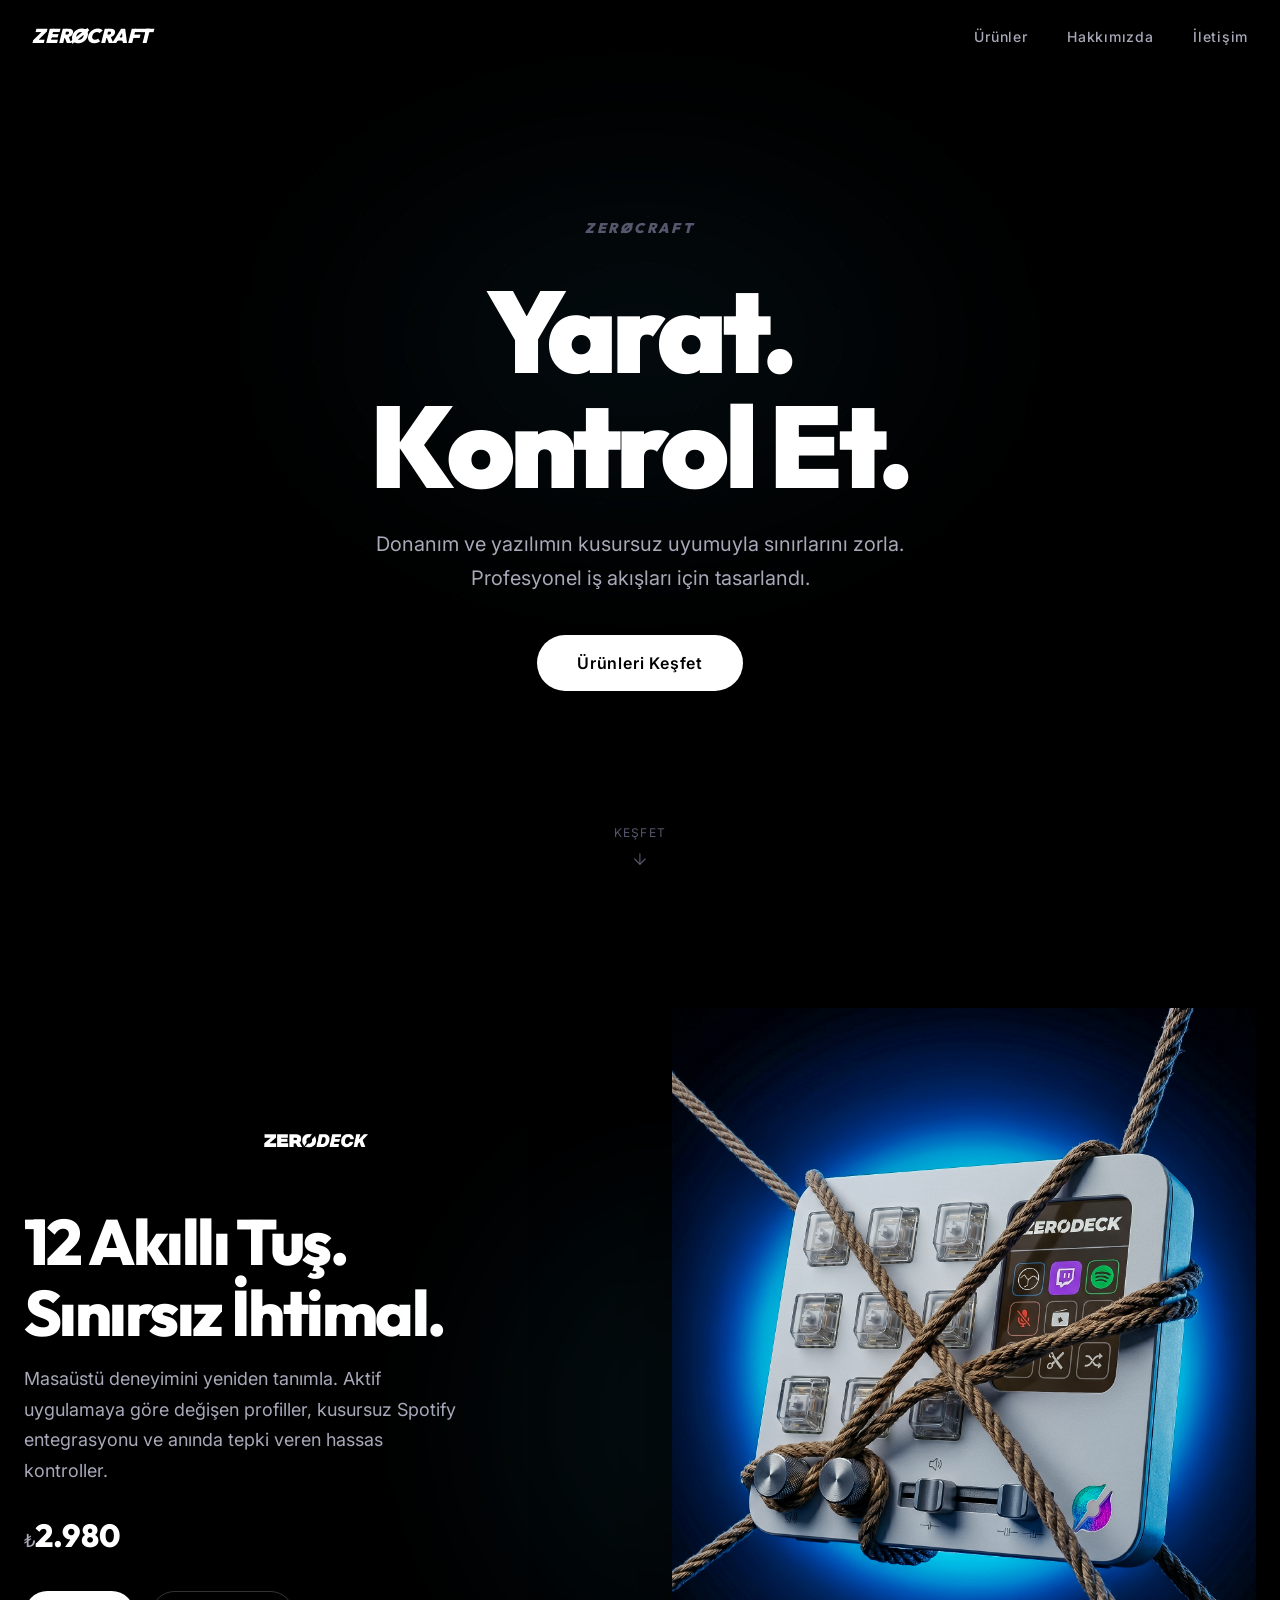
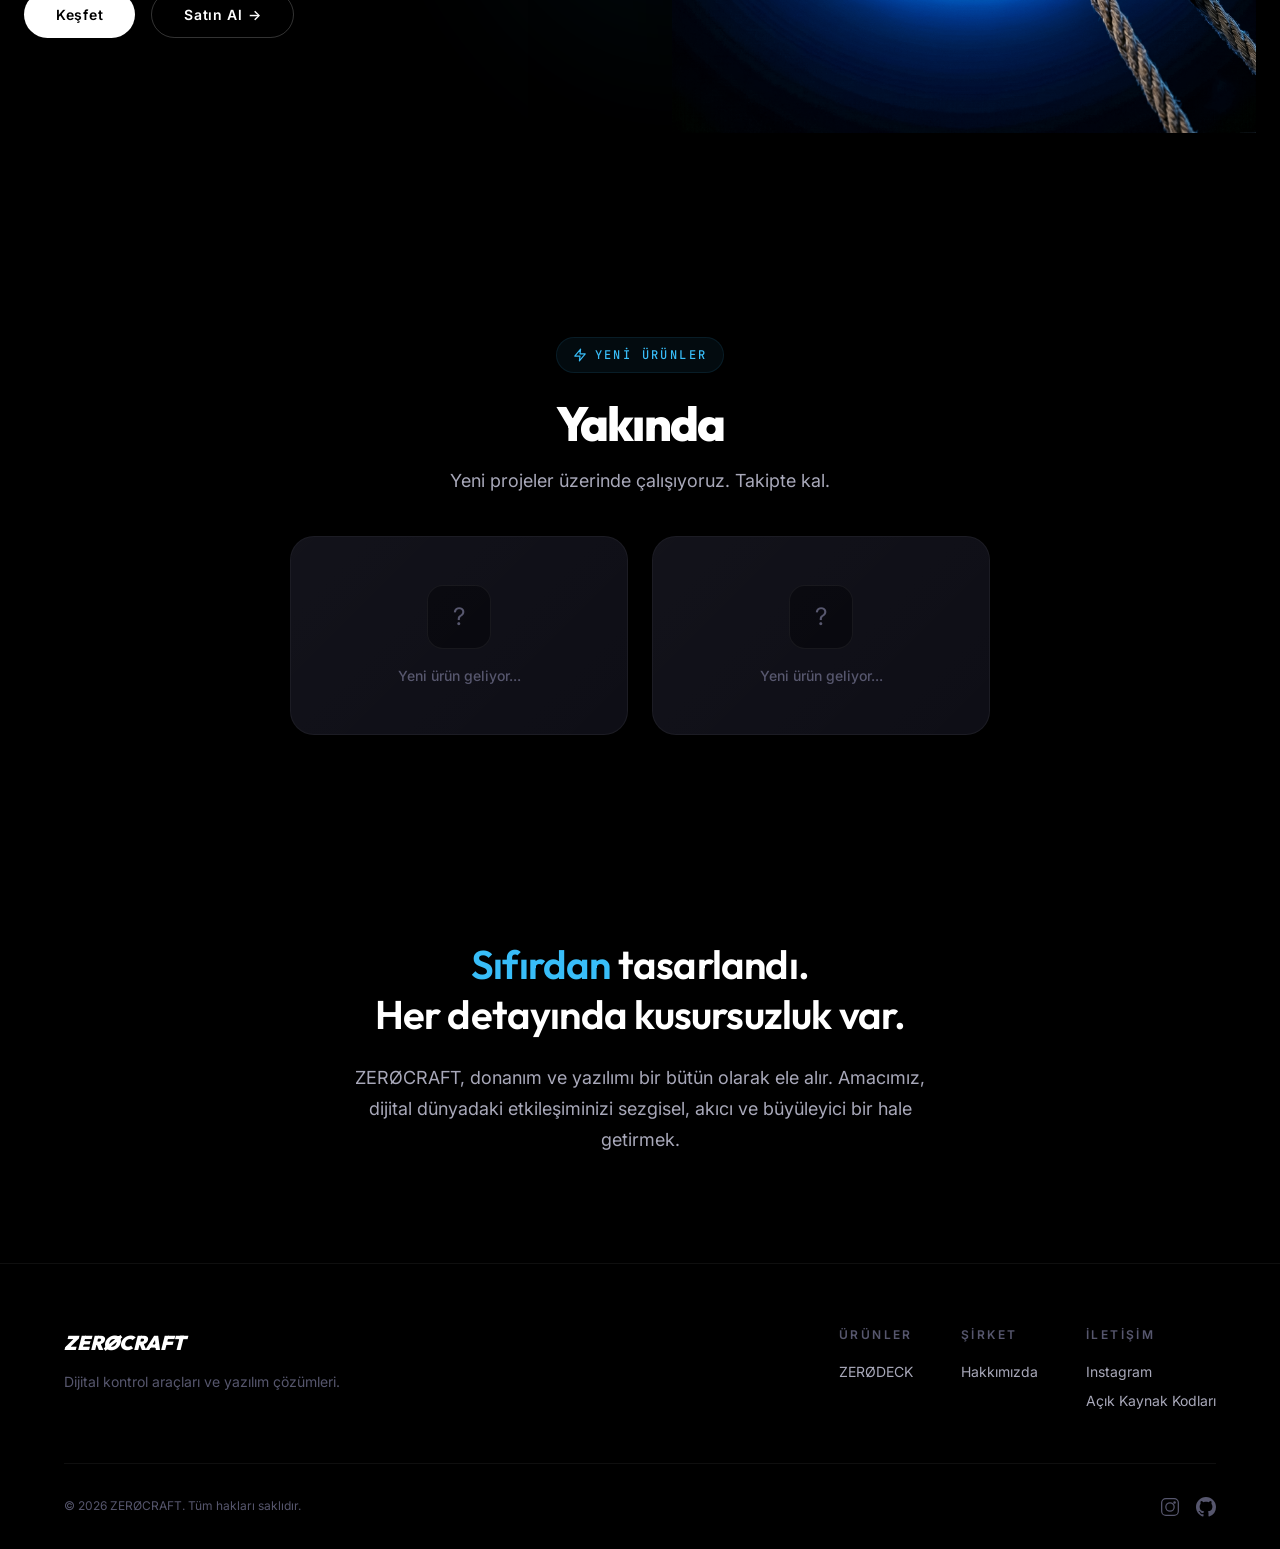
==== index.html @ fdc00c95 "Initial commit for ZEROCRAFT website" ====
<!DOCTYPE html>
<html lang="tr">
<head>
  <meta charset="UTF-8">
  <meta name="viewport" content="width=device-width, initial-scale=1.0">
  <title>ZERØCRAFT — Dijital Kontrol Araçları</title>
  <meta name="description" content="ZERØCRAFT — Donanım ve yazılım çözümleriyle dijital kontrolü yeniden tanımlıyoruz. ZERØDECK makro kontrol cihazı ile iş akışını hızlandır.">
  <meta name="theme-color" content="#000000">
  <meta property="og:title" content="ZERØCRAFT — Dijital Kontrol Araçları">
  <meta property="og:description" content="Donanım ve yazılım çözümleriyle dijital kontrolü yeniden tanımlıyoruz.">
  <meta property="og:type" content="website">
  <meta property="og:url" content="https://zerocraft.store">
  <link rel="icon" type="image/png" href="assets/logos/zerodeck-icon.png">
  <link rel="preconnect" href="https://fonts.googleapis.com">
  <link rel="preconnect" href="https://fonts.gstatic.com" crossorigin>
  <link href="https://fonts.googleapis.com/css2?family=Inter:wght@300;400;500;600;700&family=JetBrains+Mono:wght@400;500&family=Outfit:wght@400;500;600;700;800;900&display=swap" rel="stylesheet">
  <link rel="stylesheet" href="css/tokens.css">
  <link rel="stylesheet" href="css/reset.css">
  <link rel="stylesheet" href="css/layout.css">
  <link rel="stylesheet" href="css/components.css">
  <link rel="stylesheet" href="css/animations.css">
  <link rel="stylesheet" href="css/pages.css">
</head>
<body>

  <!-- ======== NAVBAR ======== -->
  <nav class="navbar" id="navbar">
    <div class="nav-inner">
      <a href="index.html" class="nav-logo" id="nav-logo">ZERØCRAFT</a>
      <div class="nav-links" id="nav-links">
        <a href="#urunler" class="nav-link">Ürünler</a>
        <a href="#hakkimizda" class="nav-link">Hakkımızda</a>
        <a href="#iletisim" class="nav-link">İletişim</a>
      </div>
      <button class="nav-hamburger" id="nav-hamburger" aria-label="Menüyü aç">
        <span></span>
        <span></span>
        <span></span>
      </button>
    </div>
  </nav>

  <!-- Mobile Overlay -->
  <div class="nav-mobile-overlay" id="nav-mobile-overlay">
    <a href="#urunler" class="nav-link" data-mobile-link>Ürünler</a>
    <a href="#hakkimizda" class="nav-link" data-mobile-link>Hakkımızda</a>
    <a href="#iletisim" class="nav-link" data-mobile-link>İletişim</a>
  </div>

  <!-- ======== HERO ======== -->
  <section class="hero" id="hero">
    <div class="hero-grid"></div>
    <div class="hero-glow"></div>

    <div class="hero-content">
      <p class="hero-brand hero-animate hero-animate-1">ZERØCRAFT</p>
      <h1 class="hero-heading">
        <span class="hero-animate hero-animate-2">Yarat.</span>
        <span class="hero-animate hero-animate-3">Kontrol Et.</span>
      </h1>
      <p class="hero-sub hero-animate hero-animate-4">
        Donanım ve yazılımın kusursuz uyumuyla sınırlarını zorla. Profesyonel iş akışları için tasarlandı.
      </p>
      <div class="hero-cta-group hero-animate hero-animate-5">
        <a href="#urunler" class="btn btn-primary btn-lg" id="hero-cta">Ürünleri Keşfet</a>
      </div>
    </div>

    <div class="hero-scroll" aria-hidden="true">
      <span>KEŞFET</span>
      <svg width="18" height="18" viewBox="0 0 24 24" fill="none" stroke="currentColor" stroke-width="1.5" stroke-linecap="round" stroke-linejoin="round">
        <path d="M12 5v14"/>
        <path d="M19 12l-7 7-7-7"/>
      </svg>
    </div>
  </section>

  <!-- ======== PRODUCT SHOWCASE: ZERØDECK ======== -->
  <section class="showcase" id="urunler">
    <div class="showcase-inner">
      <div class="showcase-content">
        <img src="assets/logos/zerodeck-logo.png" alt="ZERØDECK" class="showcase-logo reveal" id="showcase-zerodeck-logo">
        <h2 class="showcase-hook reveal delay-1">12 Akıllı Tuş.<br>Sınırsız İhtimal.</h2>
        <p class="showcase-desc reveal delay-2">
          Masaüstü deneyimini yeniden tanımla. Aktif uygulamaya göre değişen profiller, kusursuz Spotify entegrasyonu ve anında tepki veren hassas kontroller.
        </p>
        <div class="showcase-price reveal delay-3">
          <span class="currency">₺</span>2.980
        </div>
        <div class="showcase-actions reveal delay-4">
          <a href="zerodeck.html" class="btn btn-primary" id="btn-zerodeck-explore">Keşfet</a>
          <a href="zerodeck.html#satin-al" class="btn btn-secondary" id="btn-zerodeck-buy">Satın Al →</a>
        </div>
      </div>
      <div class="showcase-visual">
        <div class="showcase-product-glow"></div>
        <img src="assets/products/zerodeck-hero.png" alt="ZERØDECK Makro Kontrol Cihazı" class="showcase-product-img reveal-scale delay-2" id="zerodeck-product-visual">
      </div>
    </div>
  </section>

  <!-- ======== COMING SOON ======== -->
  <section class="coming-soon-section" id="coming-soon">
    <div class="container text-center">
      <span class="section-badge reveal">
        <svg width="14" height="14" viewBox="0 0 24 24" fill="none" stroke="currentColor" stroke-width="2" stroke-linecap="round" stroke-linejoin="round"><polygon points="13 2 3 14 12 14 11 22 21 10 12 10 13 2"/></svg>
        YENİ ÜRÜNLER
      </span>
      <h2 class="section-title reveal delay-1">Yakında</h2>
      <p class="section-desc centered reveal delay-2">Yeni projeler üzerinde çalışıyoruz. Takipte kal.</p>

      <div class="coming-soon-grid">
        <div class="coming-soon-card reveal delay-3 hover-lift">
          <div class="coming-soon-icon">?</div>
          <span class="coming-soon-label">Yeni ürün geliyor...</span>
        </div>
        <div class="coming-soon-card reveal delay-4 hover-lift">
          <div class="coming-soon-icon">?</div>
          <span class="coming-soon-label">Yeni ürün geliyor...</span>
        </div>
      </div>
    </div>
  </section>

  <!-- ======== MANIFESTO / HAKKIMIZDA ======== -->
  <section class="manifesto" id="hakkimizda">
    <div class="container">
      <p class="manifesto-text reveal">
        <span class="highlight">Sıfırdan</span> tasarlandı.<br>
        Her detayında kusursuzluk var.
      </p>
      <p class="manifesto-sub reveal delay-1">
        ZERØCRAFT, donanım ve yazılımı bir bütün olarak ele alır. 
        Amacımız, dijital dünyadaki etkileşiminizi sezgisel, akıcı ve büyüleyici bir hale getirmek.
      </p>
    </div>
  </section>

  <!-- ======== FOOTER ======== -->
  <footer class="footer" id="iletisim">
    <div class="footer-inner">
      <div class="footer-top">
        <div>
          <div class="footer-brand">ZERØCRAFT</div>
          <p class="footer-tagline">Dijital kontrol araçları ve yazılım çözümleri.</p>
        </div>
        <div class="footer-nav">
          <div class="footer-nav-group">
            <h4>Ürünler</h4>
            <a href="zerodeck.html">ZERØDECK</a>
          </div>
          <div class="footer-nav-group">
            <h4>Şirket</h4>
            <a href="#hakkimizda">Hakkımızda</a>
          </div>
          <div class="footer-nav-group">
            <h4>İletişim</h4>
            <a href="https://instagram.com/zerocraft" target="_blank" rel="noopener">Instagram</a>
            <a href="https://github.com/turkishpinkman/zerodeck" target="_blank" rel="noopener">Açık Kaynak Kodları</a>
          </div>
        </div>
      </div>
      <div class="footer-bottom">
        <p class="footer-copy">© 2026 ZERØCRAFT. Tüm hakları saklıdır.</p>
        <div class="footer-socials">
          <a href="https://instagram.com/zerocraft" target="_blank" rel="noopener" aria-label="Instagram">
            <svg width="20" height="20" viewBox="0 0 24 24" fill="none" stroke="currentColor" stroke-width="1.5" stroke-linecap="round" stroke-linejoin="round">
              <rect x="2" y="2" width="20" height="20" rx="5"/>
              <circle cx="12" cy="12" r="5"/>
              <circle cx="17.5" cy="6.5" r="1.5" fill="currentColor" stroke="none"/>
            </svg>
          </a>
          <a href="https://github.com/turkishpinkman/zerodeck" target="_blank" rel="noopener" aria-label="GitHub">
            <svg width="20" height="20" viewBox="0 0 24 24" fill="currentColor" stroke="none">
              <path d="M12 0C5.37 0 0 5.37 0 12c0 5.31 3.435 9.795 8.205 11.385.6.105.825-.255.825-.57 0-.285-.015-1.23-.015-2.235-3.015.555-3.795-.735-4.035-1.41-.135-.345-.72-1.41-1.23-1.695-.42-.225-1.02-.78-.015-.795.945-.015 1.62.87 1.845 1.23 1.08 1.815 2.805 1.305 3.495.99.105-.78.42-1.305.765-1.605-2.67-.3-5.46-1.335-5.46-5.925 0-1.305.465-2.385 1.23-3.225-.12-.3-.54-1.53.12-3.18 0 0 1.005-.315 3.3 1.23.96-.27 1.98-.405 3-.405s2.04.135 3 .405c2.295-1.56 3.3-1.23 3.3-1.23.66 1.65.24 2.88.12 3.18.765.84 1.23 1.905 1.23 3.225 0 4.605-2.805 5.625-5.475 5.925.435.375.81 1.095.81 2.22 0 1.605-.015 2.895-.015 3.3 0 .315.225.69.825.57A12.02 12.02 0 0024 12c0-6.63-5.37-12-12-12z"/>
            </svg>
          </a>
        </div>
      </div>
    </div>
  </footer>

  <script src="js/main.js"></script>
  <script src="js/animations.js"></script>
</body>
</html>
---- css/tokens.css ----
/* =============================================
   ZERØCRAFT — Design Tokens
   Premium dark theme. Minimal color. Maximum impact.
   ============================================= */

:root {
  /* ===== COLOR SYSTEM ===== */
  --black: #000000;
  --white: #ffffff;

  /* Neutral Scale */
  --gray-50:  #f7f7f8;
  --gray-100: #ececf0;
  --gray-200: #d5d5de;
  --gray-300: #a8a8b9;
  --gray-400: #7c7c94;
  --gray-500: #56566d;
  --gray-600: #3d3d52;
  --gray-700: #2a2a3a;
  --gray-800: #1a1a24;
  --gray-900: #0f0f15;
  --gray-950: #08080c;

  /* Accent — Subtle sky-blue, used sparingly */
  --accent: #38bdf8;
  --accent-hover: #7dd3fc;
  --accent-soft: rgba(56, 189, 248, 0.06);
  --accent-medium: rgba(56, 189, 248, 0.10);
  --accent-glow: rgba(56, 189, 248, 0.15);
  --accent-strong: rgba(56, 189, 248, 0.30);

  /* Semantic */
  --success: #22c55e;
  --warning: #f59e0b;
  --error: #ef4444;

  /* Backgrounds */
  --bg: #000000;
  --bg-elevated: #07070d;
  --bg-card: #0e0e16;
  --bg-card-hover: #14141e;
  --bg-glass: rgba(8, 8, 14, 0.85);
  --bg-glass-heavy: rgba(8, 8, 14, 0.95);

  /* Text */
  --text: #ffffff;
  --text-secondary: #a8a8b9;
  --text-muted: #56566d;
  --text-inverse: #000000;

  /* Borders */
  --border: rgba(255, 255, 255, 0.06);
  --border-hover: rgba(255, 255, 255, 0.12);
  --border-strong: rgba(255, 255, 255, 0.20);
  --border-accent: rgba(56, 189, 248, 0.20);

  /* ===== TYPOGRAPHY ===== */
  --font-display: 'Outfit', -apple-system, BlinkMacSystemFont, sans-serif;
  --font-body: 'Inter', -apple-system, BlinkMacSystemFont, sans-serif;
  --font-mono: 'JetBrains Mono', 'Fira Code', monospace;

  /* Font Sizes — Fluid scale */
  --text-xs:   0.75rem;
  --text-sm:   0.875rem;
  --text-base: 1rem;
  --text-lg:   1.125rem;
  --text-xl:   1.25rem;
  --text-2xl:  1.5rem;
  --text-3xl:  2rem;
  --text-4xl:  2.5rem;
  --text-5xl:  3.5rem;
  --text-6xl:  4.5rem;

  /* Fluid display sizes */
  --text-hero:    clamp(3rem, 9vw, 7.5rem);
  --text-display: clamp(2rem, 5vw, 4rem);
  --text-section: clamp(1.75rem, 4vw, 3rem);

  /* Line Heights */
  --leading-none:    1;
  --leading-tight:   1.1;
  --leading-snug:    1.25;
  --leading-normal:  1.5;
  --leading-relaxed: 1.7;

  /* Letter Spacing */
  --tracking-tighter: -0.04em;
  --tracking-tight:   -0.02em;
  --tracking-normal:  0;
  --tracking-wide:    0.05em;
  --tracking-wider:   0.1em;
  --tracking-widest:  0.2em;

  /* ===== SPACING ===== */
  --space-1:  0.25rem;
  --space-2:  0.5rem;
  --space-3:  0.75rem;
  --space-4:  1rem;
  --space-5:  1.25rem;
  --space-6:  1.5rem;
  --space-8:  2rem;
  --space-10: 2.5rem;
  --space-12: 3rem;
  --space-16: 4rem;
  --space-20: 5rem;
  --space-24: 6rem;
  --space-32: 8rem;
  --space-40: 10rem;
  --space-48: 12rem;

  /* ===== BORDERS ===== */
  --radius-sm:   6px;
  --radius-md:   10px;
  --radius-lg:   16px;
  --radius-xl:   24px;
  --radius-2xl:  32px;
  --radius-full: 9999px;

  /* ===== SHADOWS ===== */
  --shadow-sm:   0 2px 8px rgba(0, 0, 0, 0.4);
  --shadow-md:   0 8px 24px rgba(0, 0, 0, 0.5);
  --shadow-lg:   0 16px 48px rgba(0, 0, 0, 0.6);
  --shadow-xl:   0 24px 80px rgba(0, 0, 0, 0.7);
  --shadow-glow: 0 0 40px var(--accent-glow);
  --shadow-glow-strong: 0 0 80px var(--accent-strong);
  --shadow-product: 0 40px 100px rgba(0, 0, 0, 0.8);

  /* ===== TRANSITIONS ===== */
  --ease-out:    cubic-bezier(0.16, 1, 0.3, 1);
  --ease-in-out: cubic-bezier(0.65, 0, 0.35, 1);
  --ease-spring: cubic-bezier(0.34, 1.56, 0.64, 1);

  --duration-fast:   150ms;
  --duration-normal: 300ms;
  --duration-slow:   500ms;
  --duration-slower: 800ms;

  /* ===== Z-INDEX ===== */
  --z-base:     1;
  --z-dropdown: 100;
  --z-sticky:   200;
  --z-navbar:   1000;
  --z-overlay:  1500;
  --z-modal:    2000;
  --z-toast:    3000;

  /* ===== LAYOUT ===== */
  --navbar-h: 72px;
  --container-max:    1200px;
  --container-wide:   1400px;
  --container-narrow: 800px;
  --section-gap: clamp(6rem, 12vh, 10rem);
}
---- css/layout.css ----
/* =============================================
   ZERØCRAFT — Layout System
   Container, sections, grid, responsive utilities
   ============================================= */

/* === Container === */
.container {
  width: 100%;
  max-width: var(--container-max);
  margin: 0 auto;
  padding: 0 var(--space-6);
}

.container--wide {
  max-width: var(--container-wide);
}

.container--narrow {
  max-width: var(--container-narrow);
}

/* === Section === */
.section {
  padding: var(--section-gap) 0;
  position: relative;
}

.section--full {
  min-height: 100vh;
  display: flex;
  align-items: center;
}

/* === Flex Utilities === */
.flex { display: flex; }
.flex-col { flex-direction: column; }
.flex-center { align-items: center; justify-content: center; }
.flex-between { justify-content: space-between; }
.flex-wrap { flex-wrap: wrap; }
.gap-1 { gap: var(--space-1); }
.gap-2 { gap: var(--space-2); }
.gap-3 { gap: var(--space-3); }
.gap-4 { gap: var(--space-4); }
.gap-6 { gap: var(--space-6); }
.gap-8 { gap: var(--space-8); }

/* === Grid Utilities === */
.grid {
  display: grid;
  gap: var(--space-6);
}

.grid-2 { grid-template-columns: repeat(2, 1fr); }
.grid-3 { grid-template-columns: repeat(3, 1fr); }
.grid-4 { grid-template-columns: repeat(4, 1fr); }

/* === Text Utilities === */
.text-center { text-align: center; }
.text-left { text-align: left; }
.text-right { text-align: right; }

.text-balance {
  text-wrap: balance;
}

/* === Responsive === */
@media (max-width: 1024px) {
  .container {
    padding: 0 var(--space-8);
  }

  .grid-3 {
    grid-template-columns: repeat(2, 1fr);
  }

  .grid-4 {
    grid-template-columns: repeat(2, 1fr);
  }
}

@media (max-width: 768px) {
  :root {
    --navbar-h: 64px;
    --section-gap: clamp(4rem, 10vh, 7rem);
  }

  .container {
    padding: 0 var(--space-5);
  }

  .grid-2,
  .grid-3,
  .grid-4 {
    grid-template-columns: 1fr;
  }
}

@media (max-width: 480px) {
  .container {
    padding: 0 var(--space-4);
  }
}

/* === Spacer Utility === */
.spacer-sm { height: var(--space-8); }
.spacer-md { height: var(--space-16); }
.spacer-lg { height: var(--space-24); }
---- css/components.css ----
/* =============================================
   ZERØCRAFT — Components
   Navbar, buttons, cards, forms, footer
   ============================================= */

/* ===== NAVBAR ===== */
.navbar {
  position: fixed;
  top: 0;
  left: 0;
  right: 0;
  height: var(--navbar-h);
  z-index: var(--z-navbar);
  transition: all var(--duration-slow) var(--ease-out);
}

.navbar::before {
  content: '';
  position: absolute;
  inset: 0;
  background: var(--bg-glass-heavy);
  backdrop-filter: blur(20px);
  -webkit-backdrop-filter: blur(20px);
  border-bottom: 1px solid var(--border);
  opacity: 0;
  transition: opacity var(--duration-slow) var(--ease-out);
}

.navbar.scrolled::before {
  opacity: 1;
}

.nav-inner {
  display: flex;
  align-items: center;
  justify-content: space-between;
  height: 100%;
  max-width: var(--container-wide);
  margin: 0 auto;
  padding: 0 var(--space-8);
  position: relative;
  z-index: 2;
}

.nav-logo {
  font-family: var(--font-display);
  font-weight: 900;
  font-style: italic;
  font-size: var(--text-xl);
  letter-spacing: -0.01em;
  color: var(--white);
  transition: opacity var(--duration-fast) var(--ease-out);
}

.nav-logo:hover {
  opacity: 0.8;
}

.nav-links {
  display: flex;
  align-items: center;
  gap: var(--space-10);
}

.nav-link {
  font-family: var(--font-body);
  font-size: var(--text-sm);
  font-weight: 500;
  color: var(--text-secondary);
  letter-spacing: var(--tracking-wide);
  position: relative;
  padding: var(--space-2) 0;
  transition: color var(--duration-normal) var(--ease-out);
}

.nav-link::after {
  content: '';
  position: absolute;
  bottom: 0;
  left: 0;
  width: 0;
  height: 1px;
  background: var(--white);
  transition: width var(--duration-normal) var(--ease-out);
}

.nav-link:hover {
  color: var(--white);
}

.nav-link:hover::after {
  width: 100%;
}

/* Hamburger */
.nav-hamburger {
  display: none;
  flex-direction: column;
  gap: 5px;
  padding: var(--space-2);
  z-index: 10;
}

.nav-hamburger span {
  display: block;
  width: 22px;
  height: 1.5px;
  background: var(--white);
  transition: all var(--duration-normal) var(--ease-out);
  transform-origin: center;
}

.nav-hamburger.active span:nth-child(1) {
  transform: rotate(45deg) translate(4px, 5px);
}

.nav-hamburger.active span:nth-child(2) {
  opacity: 0;
}

.nav-hamburger.active span:nth-child(3) {
  transform: rotate(-45deg) translate(4px, -5px);
}

/* Mobile Nav */
.nav-mobile-overlay {
  display: none;
  position: fixed;
  inset: 0;
  background: var(--bg-glass-heavy);
  backdrop-filter: blur(30px);
  -webkit-backdrop-filter: blur(30px);
  z-index: var(--z-overlay);
  flex-direction: column;
  align-items: center;
  justify-content: center;
  gap: var(--space-8);
  opacity: 0;
  transition: opacity var(--duration-slow) var(--ease-out);
}

.nav-mobile-overlay.active {
  display: flex;
  opacity: 1;
}

.nav-mobile-overlay .nav-link {
  font-size: var(--text-2xl);
  font-family: var(--font-display);
  font-weight: 600;
  color: var(--text);
}

@media (max-width: 768px) {
  .nav-links {
    display: none;
  }

  .nav-hamburger {
    display: flex;
  }
}


/* ===== BUTTONS ===== */
.btn {
  display: inline-flex;
  align-items: center;
  justify-content: center;
  gap: var(--space-2);
  font-family: var(--font-body);
  font-weight: 600;
  font-size: var(--text-sm);
  letter-spacing: var(--tracking-wide);
  padding: var(--space-3) var(--space-8);
  border-radius: var(--radius-full);
  transition: all var(--duration-normal) var(--ease-out);
  cursor: pointer;
  text-decoration: none;
  white-space: nowrap;
  border: none;
  position: relative;
  overflow: hidden;
}

.btn-primary {
  background: var(--white);
  color: var(--black);
}

.btn-primary:hover {
  background: var(--gray-200);
  transform: translateY(-1px);
  box-shadow: 0 8px 30px rgba(255, 255, 255, 0.1);
}

.btn-primary:active {
  transform: translateY(0);
}

/* Large button variant */
.btn-lg {
  padding: var(--space-4) var(--space-10);
  font-size: var(--text-base);
}

/* Secondary — outline */
.btn-secondary {
  background: transparent;
  color: var(--white);
  border: 1px solid var(--border-strong);
}

.btn-secondary:hover {
  border-color: var(--white);
  background: rgba(255, 255, 255, 0.05);
  transform: translateY(-1px);
}

/* Ghost — text only */
.btn-ghost {
  background: transparent;
  color: var(--text-secondary);
  padding: var(--space-2) var(--space-4);
}

.btn-ghost:hover {
  color: var(--white);
}

/* Accent button */
.btn-accent {
  background: var(--accent);
  color: var(--black);
}

.btn-accent:hover {
  background: var(--accent-hover);
  transform: translateY(-1px);
  box-shadow: var(--shadow-glow);
}

/* Icon button */
.btn-icon {
  width: 44px;
  height: 44px;
  padding: 0;
  border-radius: var(--radius-md);
  display: flex;
  align-items: center;
  justify-content: center;
  color: var(--text-secondary);
  transition: all var(--duration-fast) var(--ease-out);
}

.btn-icon:hover {
  color: var(--white);
  background: rgba(255, 255, 255, 0.06);
}


/* ===== CARDS ===== */
.card {
  background: var(--bg-card);
  border: 1px solid var(--border);
  border-radius: var(--radius-lg);
  padding: var(--space-8);
  transition: all var(--duration-normal) var(--ease-out);
}

.card:hover {
  border-color: var(--border-hover);
  background: var(--bg-card-hover);
  transform: translateY(-2px);
}

.card-icon {
  width: 48px;
  height: 48px;
  border-radius: var(--radius-md);
  background: var(--accent-soft);
  display: flex;
  align-items: center;
  justify-content: center;
  margin-bottom: var(--space-5);
  color: var(--accent);
}

.card-title {
  font-family: var(--font-display);
  font-size: var(--text-lg);
  font-weight: 700;
  color: var(--text);
  margin-bottom: var(--space-3);
}

.card-desc {
  font-size: var(--text-sm);
  color: var(--text-secondary);
  line-height: var(--leading-relaxed);
}


/* ===== SECTION HEADERS ===== */
.section-badge {
  display: inline-flex;
  align-items: center;
  gap: var(--space-2);
  font-family: var(--font-mono);
  font-size: var(--text-xs);
  font-weight: 500;
  color: var(--accent);
  letter-spacing: var(--tracking-widest);
  text-transform: uppercase;
  margin-bottom: var(--space-6);
  padding: var(--space-2) var(--space-4);
  background: var(--accent-soft);
  border: 1px solid rgba(56, 189, 248, 0.1);
  border-radius: var(--radius-full);
}

.section-title {
  font-family: var(--font-display);
  font-size: var(--text-section);
  font-weight: 800;
  color: var(--text);
  letter-spacing: var(--tracking-tighter);
  margin-bottom: var(--space-4);
}

.section-desc {
  font-size: var(--text-lg);
  color: var(--text-secondary);
  max-width: 600px;
  line-height: var(--leading-relaxed);
}

.section-desc.centered {
  margin: 0 auto;
}


/* ===== FORMS ===== */
.input-group {
  display: flex;
  gap: var(--space-3);
  max-width: 480px;
}

.input {
  flex: 1;
  background: var(--bg-card);
  border: 1px solid var(--border);
  border-radius: var(--radius-full);
  padding: var(--space-3) var(--space-6);
  color: var(--text);
  font-size: var(--text-sm);
  transition: all var(--duration-fast) var(--ease-out);
}

.input::placeholder {
  color: var(--text-muted);
}

.input:focus {
  border-color: var(--border-strong);
  background: var(--bg-card-hover);
  box-shadow: 0 0 0 3px var(--accent-soft);
}

@media (max-width: 480px) {
  .input-group {
    flex-direction: column;
  }
}


/* ===== SPEC TABLE ===== */
.spec-table {
  width: 100%;
  border-collapse: collapse;
}

.spec-table tr {
  border-bottom: 1px solid var(--border);
}

.spec-table tr:last-child {
  border-bottom: none;
}

.spec-table td {
  padding: var(--space-4) 0;
  font-size: var(--text-sm);
}

.spec-table td:first-child {
  color: var(--text-muted);
  font-weight: 500;
  width: 40%;
  padding-right: var(--space-8);
}

.spec-table td:last-child {
  color: var(--text);
  font-weight: 600;
}


/* ===== DIVIDER ===== */
.divider {
  height: 1px;
  background: var(--border);
  border: none;
  margin: var(--space-16) 0;
}


/* ===== FOOTER ===== */
.footer {
  padding: var(--space-16) 0 var(--space-8);
  border-top: 1px solid var(--border);
}

.footer-inner {
  max-width: var(--container-max);
  margin: 0 auto;
  padding: 0 var(--space-6);
}

.footer-top {
  display: flex;
  justify-content: space-between;
  align-items: flex-start;
  margin-bottom: var(--space-12);
  gap: var(--space-8);
}

.footer-brand {
  font-family: var(--font-display);
  font-weight: 900;
  font-style: italic;
  font-size: var(--text-xl);
  color: var(--white);
  margin-bottom: var(--space-3);
}

.footer-tagline {
  font-size: var(--text-sm);
  color: var(--text-muted);
  max-width: 280px;
}

.footer-nav {
  display: flex;
  gap: var(--space-12);
}

.footer-nav-group h4 {
  font-family: var(--font-body);
  font-size: var(--text-xs);
  font-weight: 600;
  color: var(--text-muted);
  text-transform: uppercase;
  letter-spacing: var(--tracking-widest);
  margin-bottom: var(--space-4);
}

.footer-nav-group a {
  display: block;
  font-size: var(--text-sm);
  color: var(--text-secondary);
  padding: var(--space-1) 0;
  transition: color var(--duration-fast) var(--ease-out);
}

.footer-nav-group a:hover {
  color: var(--white);
}

.footer-bottom {
  display: flex;
  justify-content: space-between;
  align-items: center;
  padding-top: var(--space-8);
  border-top: 1px solid var(--border);
}

.footer-copy {
  font-size: var(--text-xs);
  color: var(--text-muted);
}

.footer-socials {
  display: flex;
  gap: var(--space-4);
}

.footer-socials a {
  color: var(--text-muted);
  transition: color var(--duration-fast) var(--ease-out);
}

.footer-socials a:hover {
  color: var(--white);
}

@media (max-width: 768px) {
  .footer-top {
    flex-direction: column;
  }

  .footer-nav {
    flex-direction: column;
    gap: var(--space-8);
  }

  .footer-bottom {
    flex-direction: column;
    gap: var(--space-4);
    text-align: center;
  }
}
---- css/animations.css ----
/* =============================================
   ZERØCRAFT — Animations
   Keyframes, scroll reveal, hover, transitions
   ============================================= */

/* ===== KEYFRAMES ===== */

/* Fade in from bottom */
@keyframes fadeInUp {
  from {
    opacity: 0;
    transform: translateY(40px);
  }
  to {
    opacity: 1;
    transform: translateY(0);
  }
}

/* Fade in from left */
@keyframes fadeInLeft {
  from {
    opacity: 0;
    transform: translateX(-30px);
  }
  to {
    opacity: 1;
    transform: translateX(0);
  }
}

/* Fade in from right */
@keyframes fadeInRight {
  from {
    opacity: 0;
    transform: translateX(30px);
  }
  to {
    opacity: 1;
    transform: translateX(0);
  }
}

/* Simple fade */
@keyframes fadeIn {
  from { opacity: 0; }
  to { opacity: 1; }
}

/* Scale in */
@keyframes scaleIn {
  from {
    opacity: 0;
    transform: scale(0.9);
  }
  to {
    opacity: 1;
    transform: scale(1);
  }
}

/* Product floating effect */
@keyframes float {
  0%, 100% {
    transform: translateY(0px);
  }
  50% {
    transform: translateY(-20px);
  }
}

/* Subtle pulse glow */
@keyframes pulseGlow {
  0%, 100% {
    opacity: 0.5;
    transform: scale(1);
  }
  50% {
    opacity: 0.8;
    transform: scale(1.05);
  }
}

/* Dot grid subtle pulse */
@keyframes gridPulse {
  0%, 100% { opacity: 0.3; }
  50% { opacity: 0.6; }
}

/* Scroll indicator bounce */
@keyframes scrollBounce {
  0%, 100% {
    transform: translateY(0);
    opacity: 0.5;
  }
  50% {
    transform: translateY(8px);
    opacity: 1;
  }
}

/* Gradient shift */
@keyframes gradientShift {
  0% { background-position: 0% 50%; }
  50% { background-position: 100% 50%; }
  100% { background-position: 0% 50%; }
}

/* Counter number roll */
@keyframes countUp {
  from { opacity: 0; transform: translateY(10px); }
  to { opacity: 1; transform: translateY(0); }
}

/* Line draw */
@keyframes drawLine {
  from { width: 0; }
  to { width: 100%; }
}

/* Shimmer loading */
@keyframes shimmer {
  0% { background-position: -200% 0; }
  100% { background-position: 200% 0; }
}


/* ===== SCROLL REVEAL SYSTEM ===== */

/* Base reveal class — hidden by default */
.reveal {
  opacity: 0;
  transform: translateY(40px);
  transition: 
    opacity var(--duration-slower) var(--ease-out),
    transform var(--duration-slower) var(--ease-out);
}

.reveal.revealed {
  opacity: 1;
  transform: translateY(0);
}

/* Directional variants */
.reveal-left {
  opacity: 0;
  transform: translateX(-40px);
  transition: 
    opacity var(--duration-slower) var(--ease-out),
    transform var(--duration-slower) var(--ease-out);
}

.reveal-left.revealed {
  opacity: 1;
  transform: translateX(0);
}

.reveal-right {
  opacity: 0;
  transform: translateX(40px);
  transition: 
    opacity var(--duration-slower) var(--ease-out),
    transform var(--duration-slower) var(--ease-out);
}

.reveal-right.revealed {
  opacity: 1;
  transform: translateX(0);
}

/* Scale variant */
.reveal-scale {
  opacity: 0;
  transform: scale(0.9);
  transition: 
    opacity var(--duration-slower) var(--ease-out),
    transform var(--duration-slower) var(--ease-out);
}

.reveal-scale.revealed {
  opacity: 1;
  transform: scale(1);
}

/* Stagger delays */
.delay-1 { transition-delay: 100ms; }
.delay-2 { transition-delay: 200ms; }
.delay-3 { transition-delay: 300ms; }
.delay-4 { transition-delay: 400ms; }
.delay-5 { transition-delay: 500ms; }
.delay-6 { transition-delay: 600ms; }


/* ===== HERO INITIAL ANIMATIONS ===== */
.hero-animate {
  opacity: 0;
  transform: translateY(30px);
  animation: fadeInUp 1s var(--ease-out) forwards;
}

.hero-animate-1 { animation-delay: 0.1s; }
.hero-animate-2 { animation-delay: 0.3s; }
.hero-animate-3 { animation-delay: 0.5s; }
.hero-animate-4 { animation-delay: 0.7s; }
.hero-animate-5 { animation-delay: 0.9s; }


/* ===== HOVER TRANSITIONS ===== */

/* Lift on hover */
.hover-lift {
  transition: transform var(--duration-normal) var(--ease-out),
              box-shadow var(--duration-normal) var(--ease-out);
}

.hover-lift:hover {
  transform: translateY(-4px);
  box-shadow: var(--shadow-lg);
}

/* Subtle glow on hover */
.hover-glow {
  transition: box-shadow var(--duration-normal) var(--ease-out);
}

.hover-glow:hover {
  box-shadow: var(--shadow-glow);
}

/* Scale on hover */
.hover-scale {
  transition: transform var(--duration-normal) var(--ease-spring);
}

.hover-scale:hover {
  transform: scale(1.02);
}


/* ===== PRODUCT FLOAT ===== */
.product-float {
  animation: float 6s ease-in-out infinite;
}

.product-float-slow {
  animation: float 8s ease-in-out infinite;
}


/* ===== REDUCED MOTION ===== */
@media (prefers-reduced-motion: reduce) {
  *,
  *::before,
  *::after {
    animation-duration: 0.01ms !important;
    animation-iteration-count: 1 !important;
    transition-duration: 0.01ms !important;
  }

  .reveal,
  .reveal-left,
  .reveal-right,
  .reveal-scale {
    opacity: 1;
    transform: none;
  }
}
---- css/pages.css ----
/* =============================================
   ZERØCRAFT — Page-Specific Styles
   Homepage + Product detail page
   ============================================= */

/* ===== HERO SECTION ===== */
.hero {
  min-height: 100vh;
  display: flex;
  flex-direction: column;
  align-items: center;
  justify-content: center;
  text-align: center;
  position: relative;
  overflow: hidden;
  padding: var(--navbar-h) var(--space-6) var(--space-16);
}

/* Dot grid background */
.hero-grid {
  position: absolute;
  inset: 0;
  background-image: radial-gradient(circle, rgba(255, 255, 255, 0.04) 1px, transparent 1px);
  background-size: 48px 48px;
  mask-image: radial-gradient(ellipse 80% 60% at 50% 40%, black 20%, transparent 100%);
  -webkit-mask-image: radial-gradient(ellipse 80% 60% at 50% 40%, black 20%, transparent 100%);
  pointer-events: none;
}

/* Ambient glow behind hero */
.hero-glow {
  position: absolute;
  top: 10%;
  left: 50%;
  transform: translateX(-50%);
  width: 800px;
  height: 500px;
  background: radial-gradient(ellipse, var(--accent-glow) 0%, transparent 70%);
  filter: blur(80px);
  pointer-events: none;
  opacity: 0.5;
}

.hero-content {
  position: relative;
  z-index: 2;
  max-width: 900px;
}

.hero-brand {
  font-family: var(--font-display);
  font-weight: 900;
  font-style: italic;
  font-size: var(--text-sm);
  letter-spacing: var(--tracking-widest);
  color: var(--text-muted);
  margin-bottom: var(--space-8);
  text-transform: uppercase;
}

.hero-heading {
  font-family: var(--font-display);
  font-size: var(--text-hero);
  font-weight: 900;
  line-height: var(--leading-none);
  letter-spacing: var(--tracking-tighter);
  color: var(--white);
  margin-bottom: var(--space-6);
}

.hero-heading span {
  display: block;
}

.hero-sub {
  font-size: clamp(1rem, 2.5vw, 1.25rem);
  color: var(--text-secondary);
  max-width: 540px;
  margin: 0 auto var(--space-10);
  line-height: var(--leading-relaxed);
}

.hero-cta-group {
  display: flex;
  align-items: center;
  justify-content: center;
  gap: var(--space-4);
  flex-wrap: wrap;
}

/* Scroll indicator */
.hero-scroll {
  position: absolute;
  bottom: var(--space-8);
  left: 50%;
  transform: translateX(-50%);
  display: flex;
  flex-direction: column;
  align-items: center;
  gap: var(--space-2);
  color: var(--text-muted);
  font-size: var(--text-xs);
  letter-spacing: var(--tracking-wider);
  animation: scrollBounce 2.5s ease-in-out infinite;
}

.hero-scroll svg {
  width: 18px;
  height: 18px;
  stroke: currentColor;
  fill: none;
  stroke-width: 1.5;
}


/* ===== PRODUCT SHOWCASE (Homepage) ===== */
.showcase {
  padding: var(--section-gap) 0;
  position: relative;
  overflow: hidden;
}

.showcase-inner {
  max-width: var(--container-wide);
  margin: 0 auto;
  padding: 0 var(--space-6);
  display: grid;
  grid-template-columns: 1fr 1fr;
  gap: var(--space-16);
  align-items: center;
}

.showcase-content {
  display: flex;
  flex-direction: column;
}

.showcase-logo {
  height: 80px;
  width: auto;
  object-fit: contain;
  margin-bottom: var(--space-6);
  filter: brightness(0) invert(1);
}

.showcase-hook {
  font-family: var(--font-display);
  font-size: var(--text-display);
  font-weight: 800;
  line-height: var(--leading-tight);
  letter-spacing: var(--tracking-tighter);
  color: var(--white);
  margin-bottom: var(--space-4);
}

.showcase-desc {
  font-size: var(--text-lg);
  color: var(--text-secondary);
  line-height: var(--leading-relaxed);
  margin-bottom: var(--space-6);
  max-width: 440px;
}

.showcase-price {
  font-family: var(--font-display);
  font-size: var(--text-3xl);
  font-weight: 800;
  color: var(--white);
  margin-bottom: var(--space-8);
}

.showcase-price .currency {
  font-size: var(--text-lg);
  color: var(--text-secondary);
  font-weight: 500;
}

.showcase-actions {
  display: flex;
  gap: var(--space-4);
  flex-wrap: wrap;
}

/* Product visual */
.showcase-visual {
  position: relative;
  display: flex;
  align-items: center;
  justify-content: center;
  min-height: 400px;
}

.showcase-product-glow {
  position: absolute;
  width: 100%;
  height: 100%;
  background: radial-gradient(ellipse, var(--accent-glow) 0%, transparent 65%);
  filter: blur(60px);
  opacity: 0.6;
  pointer-events: none;
  animation: pulseGlow 6s ease-in-out infinite;
}

.showcase-product-img {
  position: relative;
  z-index: 2;
  max-width: 100%;
  height: auto;
  filter: drop-shadow(0 30px 60px rgba(0, 0, 0, 0.5));
  animation: float 6s ease-in-out infinite;
}

/* Placeholder for when product image isn't available yet */
.showcase-product-placeholder {
  position: relative;
  z-index: 2;
  width: 100%;
  max-width: 420px;
  aspect-ratio: 4 / 3;
  border: 1px dashed var(--border-strong);
  border-radius: var(--radius-xl);
  display: flex;
  flex-direction: column;
  align-items: center;
  justify-content: center;
  gap: var(--space-3);
  color: var(--text-muted);
  font-size: var(--text-sm);
  background: rgba(255, 255, 255, 0.02);
}

.showcase-product-placeholder svg {
  width: 48px;
  height: 48px;
  opacity: 0.3;
}

@media (max-width: 1024px) {
  .showcase-inner {
    grid-template-columns: 1fr;
    text-align: center;
    gap: var(--space-12);
  }

  .showcase-content {
    align-items: center;
  }

  .showcase-desc {
    max-width: 520px;
    margin-left: auto;
    margin-right: auto;
  }

  .showcase-actions {
    justify-content: center;
  }
}


/* ===== COMING SOON ===== */
.coming-soon-section {
  padding: var(--space-24) 0;
  text-align: center;
}

.coming-soon-grid {
  display: grid;
  grid-template-columns: repeat(2, 1fr);
  gap: var(--space-6);
  max-width: 700px;
  margin: var(--space-10) auto 0;
}

.coming-soon-card {
  background: var(--bg-card);
  border: 1px solid var(--border);
  border-radius: var(--radius-xl);
  padding: var(--space-12) var(--space-8);
  display: flex;
  flex-direction: column;
  align-items: center;
  gap: var(--space-4);
  position: relative;
  overflow: hidden;
}

.coming-soon-card::before {
  content: '';
  position: absolute;
  inset: 0;
  background: linear-gradient(135deg, rgba(255,255,255,0.02) 0%, transparent 100%);
}

.coming-soon-icon {
  width: 64px;
  height: 64px;
  border-radius: var(--radius-lg);
  background: var(--bg-elevated);
  border: 1px solid var(--border);
  display: flex;
  align-items: center;
  justify-content: center;
  font-size: var(--text-2xl);
  color: var(--text-muted);
}

.coming-soon-label {
  font-size: var(--text-sm);
  color: var(--text-muted);
  font-weight: 500;
}

@media (max-width: 480px) {
  .coming-soon-grid {
    grid-template-columns: 1fr;
  }
}


/* ===== ABOUT / MANIFESTO ===== */
.manifesto {
  padding: var(--section-gap) 0;
  text-align: center;
}

.manifesto-text {
  font-family: var(--font-display);
  font-size: clamp(1.5rem, 3.5vw, 2.5rem);
  font-weight: 600;
  line-height: var(--leading-snug);
  color: var(--text);
  max-width: 800px;
  margin: 0 auto;
  letter-spacing: var(--tracking-tight);
}

.manifesto-text .highlight {
  color: var(--accent);
}

.manifesto-sub {
  font-size: var(--text-lg);
  color: var(--text-secondary);
  max-width: 600px;
  margin: var(--space-6) auto 0;
  line-height: var(--leading-relaxed);
}


/* ===== PRODUCT HERO (Detail page) ===== */
.product-hero {
  min-height: 100vh;
  display: flex;
  flex-direction: column;
  align-items: center;
  justify-content: center;
  text-align: center;
  position: relative;
  overflow: hidden;
  padding: calc(var(--navbar-h) + var(--space-12)) var(--space-6) var(--space-16);
}

.product-hero-glow {
  position: absolute;
  top: 0;
  left: 50%;
  transform: translateX(-50%);
  width: 1000px;
  height: 600px;
  background: radial-gradient(ellipse, var(--accent-glow) 0%, transparent 70%);
  filter: blur(100px);
  pointer-events: none;
  opacity: 0.4;
}

.product-hero-content {
  position: relative;
  z-index: 2;
}

.product-hero-logo {
  height: 96px;
  width: auto;
  object-fit: contain;
  margin: 0 auto var(--space-6);
  filter: brightness(0) invert(1);
}

.product-hero-tagline {
  font-family: var(--font-display);
  font-size: var(--text-hero);
  font-weight: 900;
  line-height: var(--leading-none);
  letter-spacing: var(--tracking-tighter);
  color: var(--white);
  margin-bottom: var(--space-8);
}

.product-hero-visual {
  position: relative;
  margin: var(--space-12) auto;
  max-width: 700px;
}

.product-hero-img {
  width: 100%;
  height: auto;
  position: relative;
  z-index: 2;
  filter: drop-shadow(0 40px 80px rgba(0, 0, 0, 0.6));
  animation: float 6s ease-in-out infinite;
}

.product-hero-price-block {
  display: flex;
  align-items: center;
  justify-content: center;
  gap: var(--space-8);
  flex-wrap: wrap;
  margin-top: var(--space-8);
}

.product-hero-price {
  font-family: var(--font-display);
  font-size: var(--text-4xl);
  font-weight: 800;
  color: var(--white);
}


/* ===== FEATURES GRID (Detail page) ===== */
.features {
  padding: var(--section-gap) 0;
}

.features-grid {
  display: grid;
  grid-template-columns: repeat(3, 1fr);
  gap: var(--space-6);
  margin-top: var(--space-12);
}

@media (max-width: 1024px) {
  .features-grid {
    grid-template-columns: repeat(2, 1fr);
  }
}

@media (max-width: 600px) {
  .features-grid {
    grid-template-columns: 1fr;
  }
}


/* ===== HOW IT WORKS ===== */
.how-it-works {
  padding: var(--section-gap) 0;
}

.steps {
  display: grid;
  grid-template-columns: repeat(3, 1fr);
  gap: var(--space-8);
  margin-top: var(--space-12);
  position: relative;
}

/* Connecting line */
.steps::before {
  content: '';
  position: absolute;
  top: 40px;
  left: 15%;
  right: 15%;
  height: 1px;
  background: linear-gradient(90deg, transparent, var(--border-strong), transparent);
}

.step {
  text-align: center;
  position: relative;
}

.step-number {
  font-family: var(--font-display);
  font-size: var(--text-5xl);
  font-weight: 900;
  color: var(--bg-card);
  line-height: 1;
  margin-bottom: var(--space-6);
  position: relative;
  -webkit-text-stroke: 1px var(--border-strong);
}

.step-icon {
  width: 56px;
  height: 56px;
  border-radius: var(--radius-lg);
  background: var(--bg-card);
  border: 1px solid var(--border);
  display: flex;
  align-items: center;
  justify-content: center;
  margin: 0 auto var(--space-5);
  color: var(--accent);
}

.step-title {
  font-family: var(--font-display);
  font-size: var(--text-lg);
  font-weight: 700;
  color: var(--text);
  margin-bottom: var(--space-2);
}

.step-desc {
  font-size: var(--text-sm);
  color: var(--text-secondary);
  line-height: var(--leading-relaxed);
  max-width: 280px;
  margin: 0 auto;
}

@media (max-width: 768px) {
  .steps {
    grid-template-columns: 1fr;
    gap: var(--space-12);
  }

  .steps::before {
    display: none;
  }
}


/* ===== SOFTWARE SECTION ===== */
.software-section {
  padding: var(--section-gap) 0;
}

.software-inner {
  display: grid;
  grid-template-columns: 1.2fr 1fr;
  gap: var(--space-16);
  align-items: center;
}

.software-visual {
  position: relative;
  border-radius: var(--radius-xl);
  overflow: hidden;
  border: 1px solid var(--border);
  background: var(--bg-card);
  aspect-ratio: 16 / 10;
  display: flex;
  align-items: center;
  justify-content: center;
}

.software-screenshot {
  width: 100%;
  height: 100%;
  object-fit: cover;
}

.software-placeholder {
  display: flex;
  flex-direction: column;
  align-items: center;
  gap: var(--space-3);
  color: var(--text-muted);
  font-size: var(--text-sm);
}

.software-features-list {
  display: flex;
  flex-direction: column;
  gap: var(--space-5);
  margin-top: var(--space-8);
}

.software-feature {
  display: flex;
  align-items: flex-start;
  gap: var(--space-4);
}

.software-feature-icon {
  width: 36px;
  height: 36px;
  border-radius: var(--radius-md);
  background: var(--accent-soft);
  display: flex;
  align-items: center;
  justify-content: center;
  flex-shrink: 0;
  color: var(--accent);
}

.software-feature-text h4 {
  font-size: var(--text-sm);
  font-weight: 600;
  margin-bottom: var(--space-1);
}

.software-feature-text p {
  font-size: var(--text-sm);
  color: var(--text-muted);
}

@media (max-width: 1024px) {
  .software-inner {
    grid-template-columns: 1fr;
    gap: var(--space-10);
  }
}


/* ===== SPECS SECTION ===== */
.specs-section {
  padding: var(--section-gap) 0;
}

.specs-inner {
  max-width: var(--container-narrow);
  margin: 0 auto;
}

.specs-table-wrapper {
  margin-top: var(--space-10);
  background: var(--bg-card);
  border: 1px solid var(--border);
  border-radius: var(--radius-xl);
  padding: var(--space-8);
}


/* ===== CTA SECTION (Buy / Waitlist) ===== */
.cta-section {
  padding: var(--section-gap) 0;
  text-align: center;
  position: relative;
}

.cta-glow {
  position: absolute;
  top: 50%;
  left: 50%;
  transform: translate(-50%, -50%);
  width: 600px;
  height: 400px;
  background: radial-gradient(ellipse, var(--accent-glow) 0%, transparent 70%);
  filter: blur(80px);
  opacity: 0.3;
  pointer-events: none;
}

.cta-content {
  position: relative;
  z-index: 2;
}

.cta-price {
  font-family: var(--font-display);
  font-size: var(--text-5xl);
  font-weight: 900;
  color: var(--white);
  margin: var(--space-6) 0 var(--space-4);
}

.cta-note {
  font-size: var(--text-sm);
  color: var(--text-muted);
  margin-bottom: var(--space-10);
}

.cta-buttons {
  display: flex;
  align-items: center;
  justify-content: center;
  gap: var(--space-4);
  flex-wrap: wrap;
  margin-bottom: var(--space-12);
}

.cta-divider {
  display: flex;
  align-items: center;
  gap: var(--space-4);
  max-width: 400px;
  margin: 0 auto var(--space-8);
  color: var(--text-muted);
  font-size: var(--text-sm);
}

.cta-divider::before,
.cta-divider::after {
  content: '';
  flex: 1;
  height: 1px;
  background: var(--border);
}

/* Waitlist form */
.waitlist {
  max-width: 480px;
  margin: 0 auto;
}

.waitlist-title {
  font-size: var(--text-lg);
  font-weight: 600;
  color: var(--text);
  margin-bottom: var(--space-4);
}

.waitlist-form {
  display: flex;
  gap: var(--space-3);
}

.waitlist-success {
  display: none;
  align-items: center;
  justify-content: center;
  gap: var(--space-3);
  padding: var(--space-4) var(--space-6);
  background: rgba(34, 197, 94, 0.1);
  border: 1px solid rgba(34, 197, 94, 0.2);
  border-radius: var(--radius-full);
  color: var(--success);
  font-size: var(--text-sm);
  font-weight: 500;
}

.waitlist-success.show {
  display: flex;
}

@media (max-width: 480px) {
  .waitlist-form {
    flex-direction: column;
  }
}


/* ===== INSTAGRAM BUTTON SPECIAL ===== */
.btn-instagram {
  background: linear-gradient(135deg, #833ab4, #fd1d1d, #fcb045);
  color: var(--white);
  border: none;
}

.btn-instagram:hover {
  opacity: 0.9;
  transform: translateY(-1px);
  box-shadow: 0 8px 30px rgba(131, 58, 180, 0.3);
}
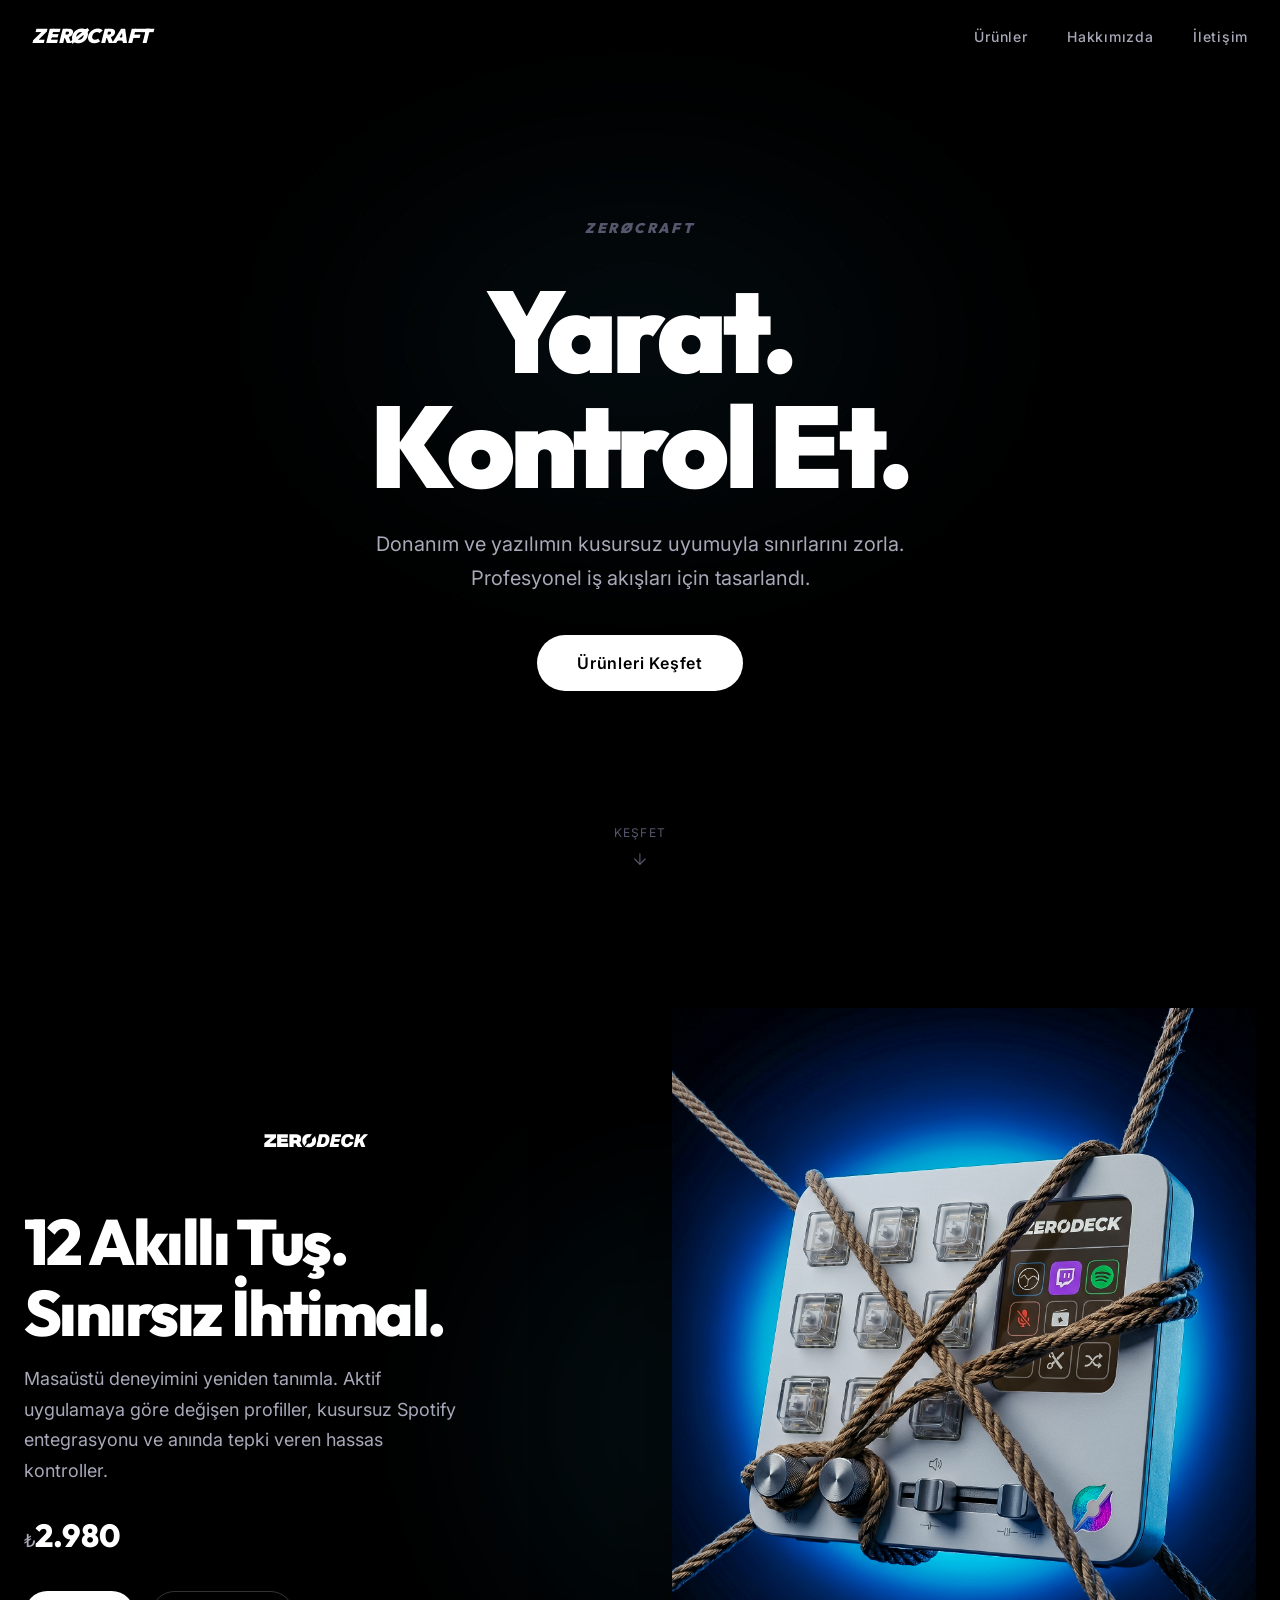
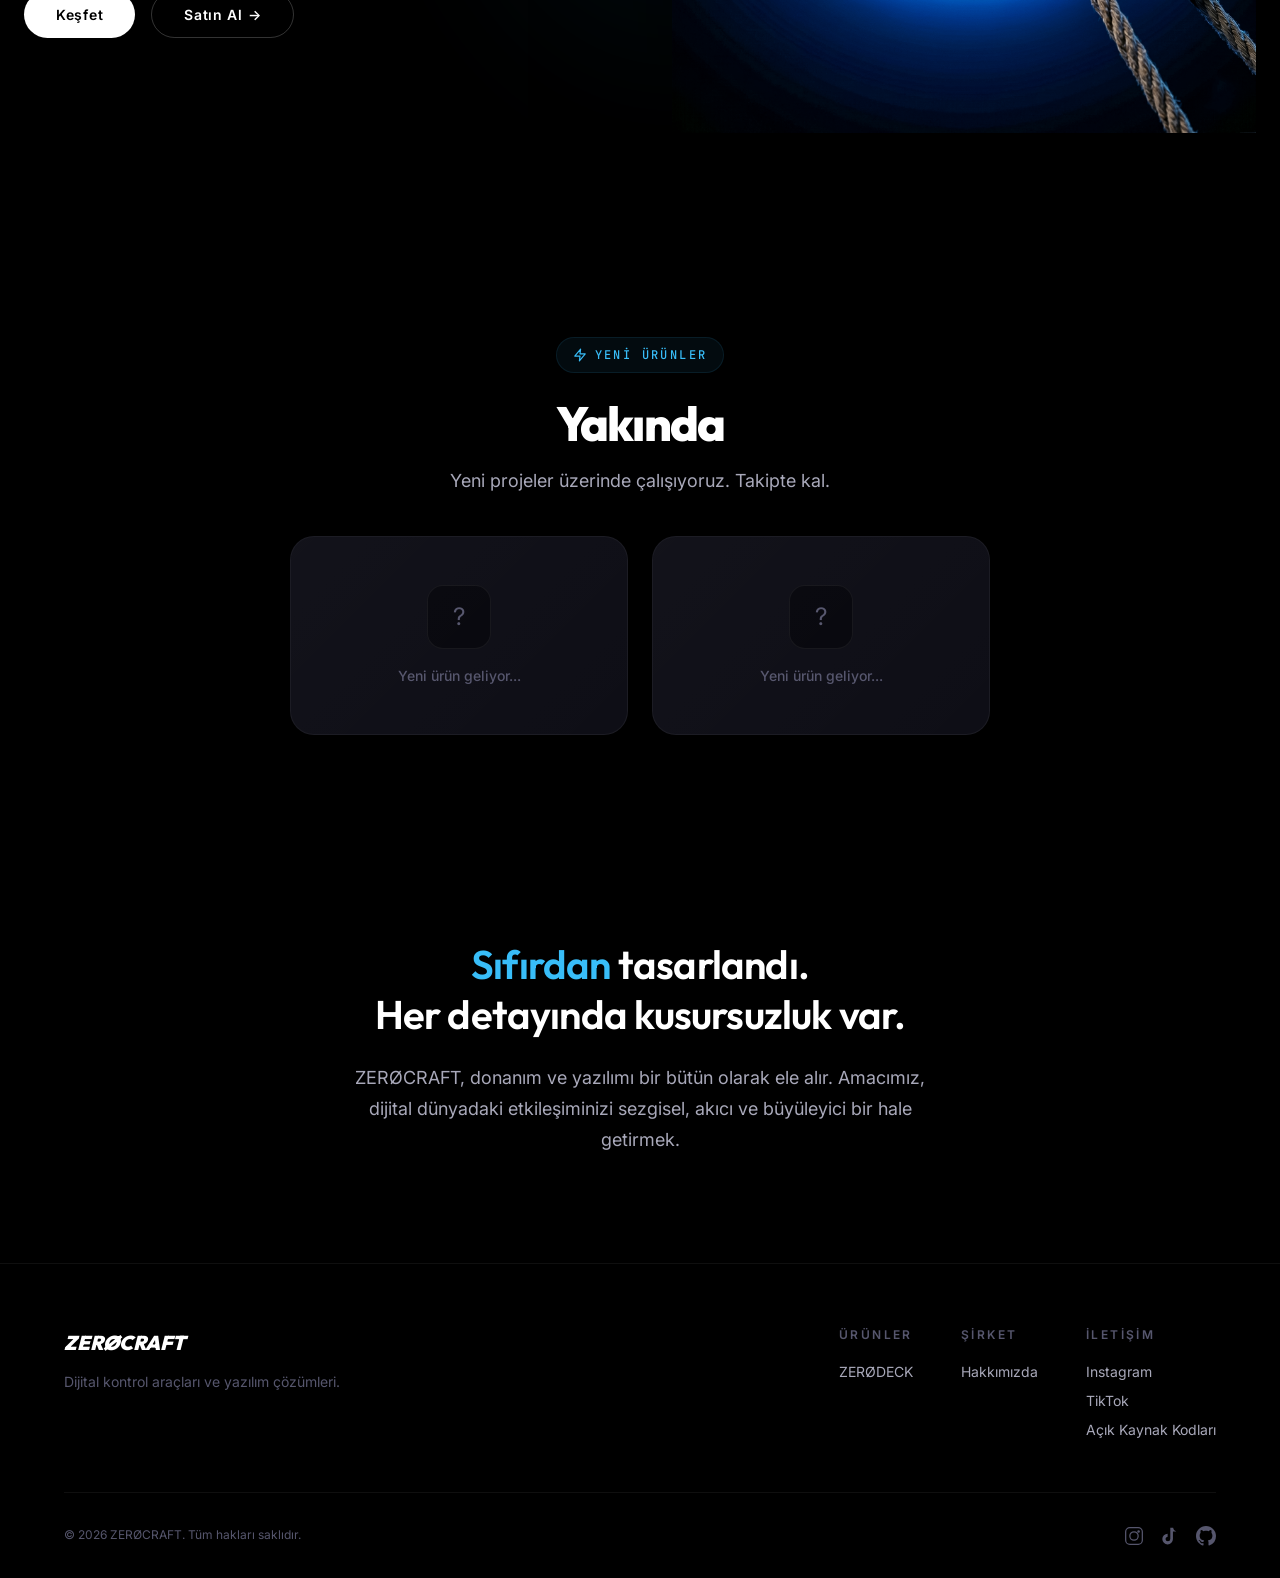
==== commit 60bac85e: "Update Instagram link and add TikTok link" ====
--- a/index.html
+++ b/index.html
@@ -155,7 +155,8 @@
           </div>
           <div class="footer-nav-group">
             <h4>İletişim</h4>
-            <a href="https://instagram.com/zerocraft" target="_blank" rel="noopener">Instagram</a>
+            <a href="https://instagram.com/sifirdanyapiyorum" target="_blank" rel="noopener">Instagram</a>
+            <a href="https://tiktok.com/@sifirdanyapiyorum" target="_blank" rel="noopener">TikTok</a>
             <a href="https://github.com/turkishpinkman/zerodeck" target="_blank" rel="noopener">Açık Kaynak Kodları</a>
           </div>
         </div>
@@ -168,6 +169,11 @@
               <rect x="2" y="2" width="20" height="20" rx="5"/>
               <circle cx="12" cy="12" r="5"/>
               <circle cx="17.5" cy="6.5" r="1.5" fill="currentColor" stroke="none"/>
+            </svg>
+          </a>
+          <a href="https://tiktok.com/@sifirdanyapiyorum" target="_blank" rel="noopener" aria-label="TikTok">
+            <svg width="20" height="20" viewBox="0 0 24 24" fill="currentColor" stroke="none">
+              <path d="M19.59 6.69a4.83 4.83 0 0 1-3.77-4.25V2h-3.45v13.67a2.89 2.89 0 0 1-5.77 0 2.89 2.89 0 0 1 2.55-2.87v-3.48a6.37 6.37 0 1 0 6.37 6.37V6.69h3.07z"/>
             </svg>
           </a>
           <a href="https://github.com/turkishpinkman/zerodeck" target="_blank" rel="noopener" aria-label="GitHub">
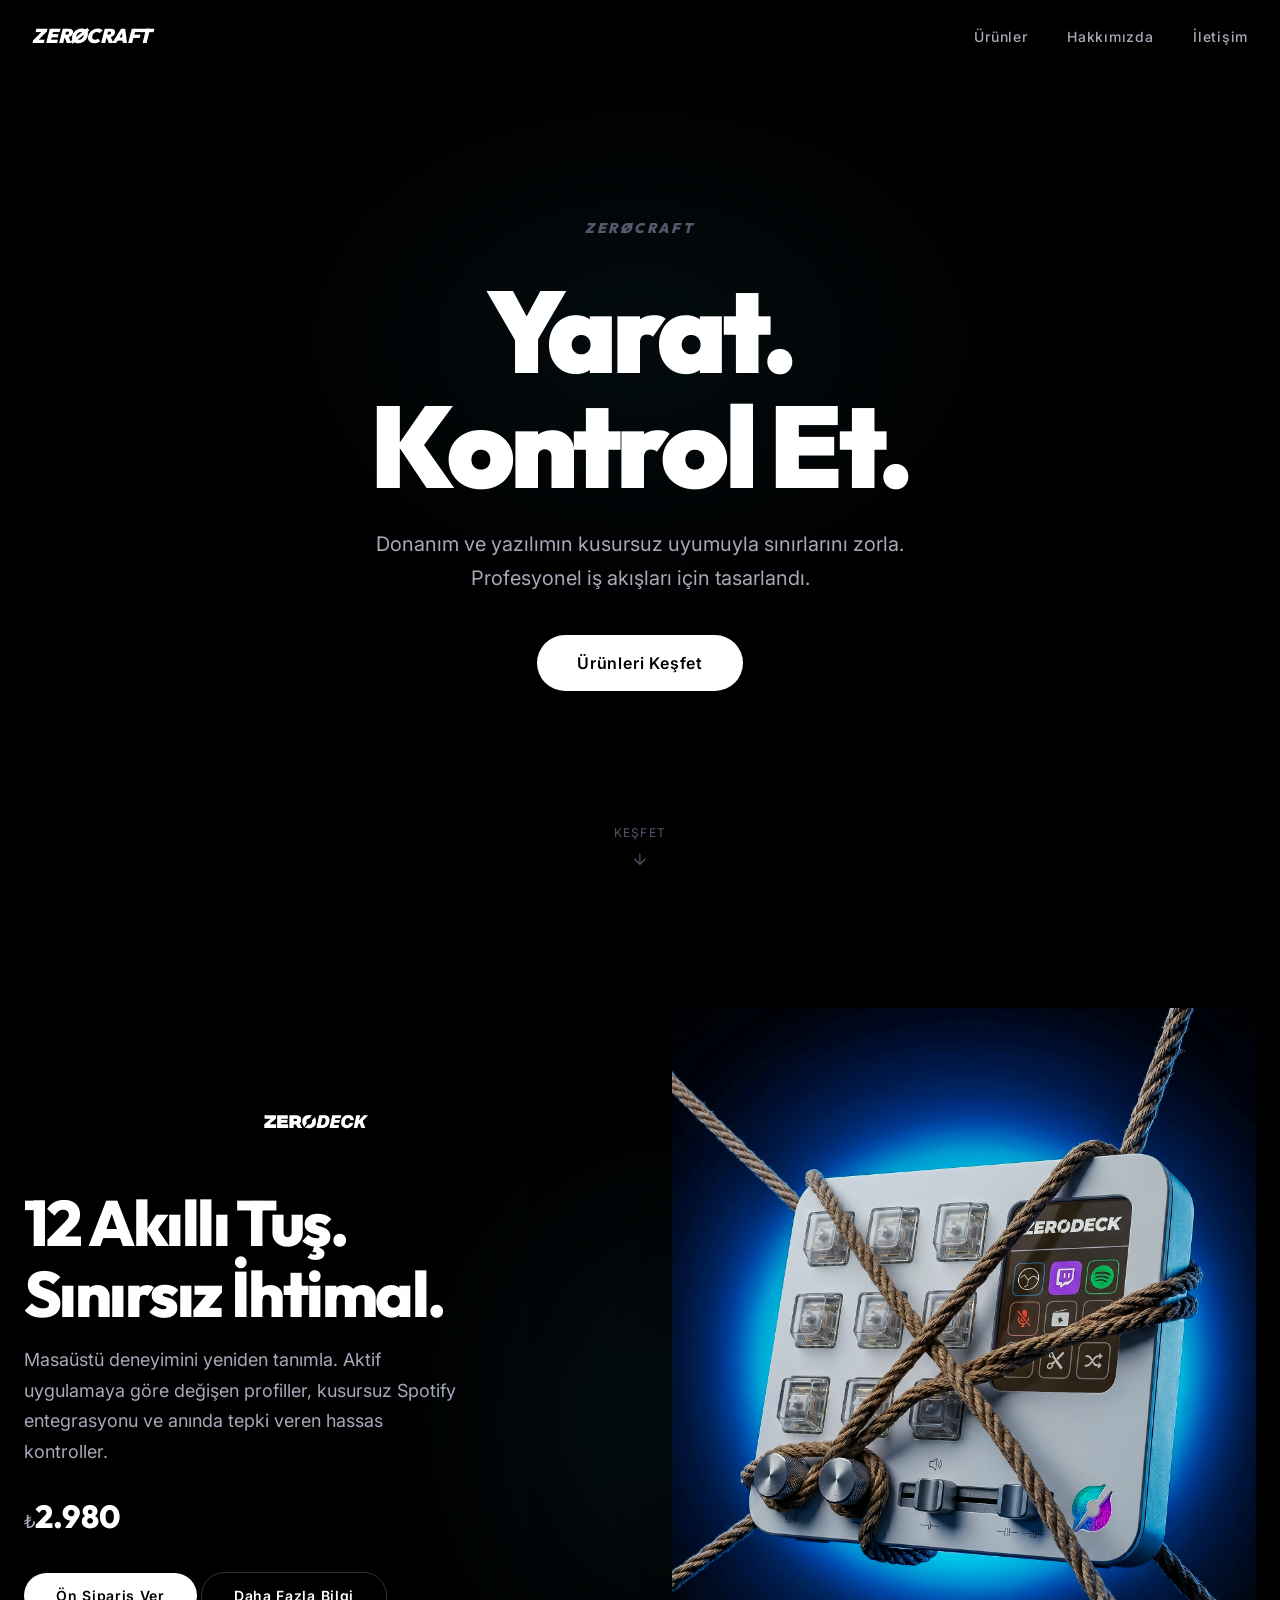
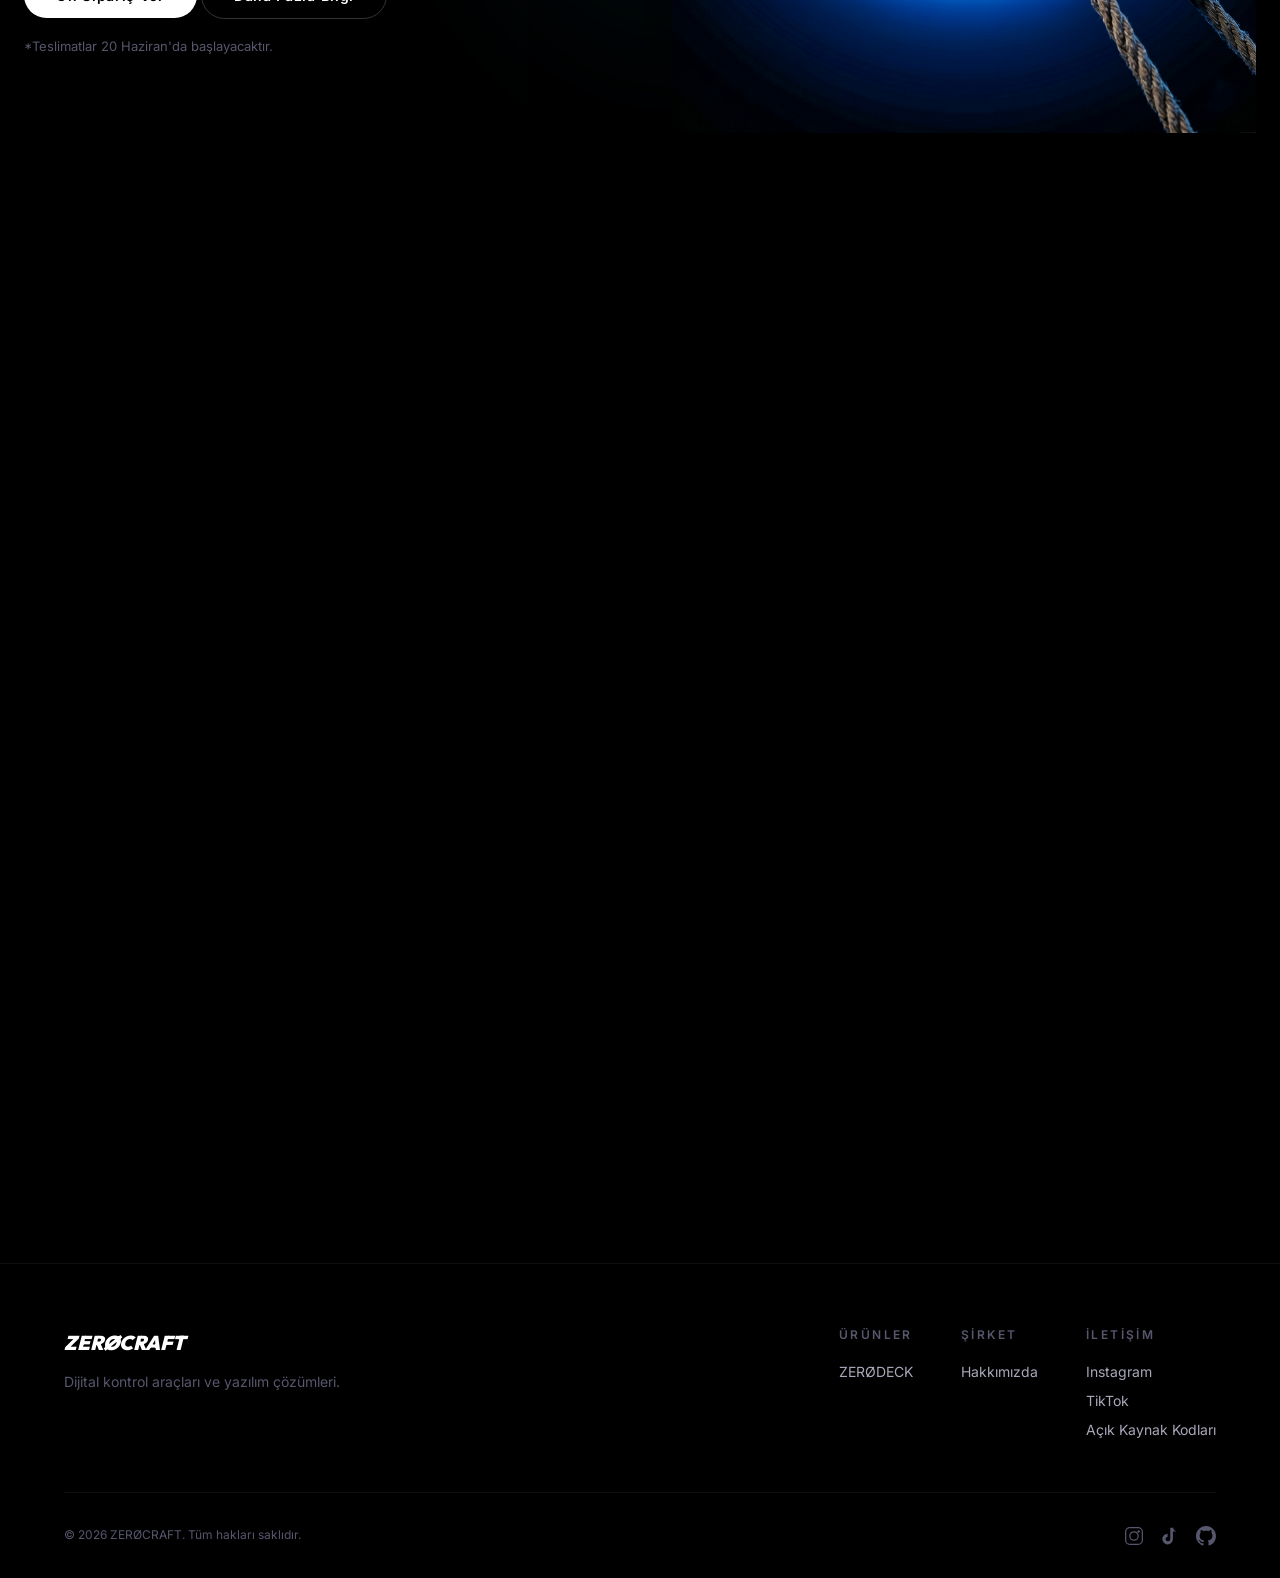
==== commit 0e8c5042: "Update text to reflect Pre-order status and June 20 shipping date" ====
--- a/index.html
+++ b/index.html
@@ -87,10 +87,11 @@
         <div class="showcase-price reveal delay-3">
           <span class="currency">₺</span>2.980
         </div>
-        <div class="showcase-actions reveal delay-4">
-          <a href="zerodeck.html" class="btn btn-primary" id="btn-zerodeck-explore">Keşfet</a>
-          <a href="zerodeck.html#satin-al" class="btn btn-secondary" id="btn-zerodeck-buy">Satın Al →</a>
+        <div class="showcase-cta reveal delay-4">
+          <a href="zerodeck.html#satin-al" class="btn btn-primary">Ön Sipariş Ver</a>
+          <a href="zerodeck.html" class="btn btn-secondary">Daha Fazla Bilgi</a>
         </div>
+        <p class="reveal delay-4" style="font-size: 13px; color: var(--text-muted); margin-top: 16px;">*Teslimatlar 20 Haziran'da başlayacaktır.</p>
       </div>
       <div class="showcase-visual">
         <div class="showcase-product-glow"></div>
@@ -164,7 +165,7 @@
       <div class="footer-bottom">
         <p class="footer-copy">© 2026 ZERØCRAFT. Tüm hakları saklıdır.</p>
         <div class="footer-socials">
-          <a href="https://instagram.com/zerocraft" target="_blank" rel="noopener" aria-label="Instagram">
+          <a href="https://instagram.com/sifirdanyapiyorum" target="_blank" rel="noopener" aria-label="Instagram">
             <svg width="20" height="20" viewBox="0 0 24 24" fill="none" stroke="currentColor" stroke-width="1.5" stroke-linecap="round" stroke-linejoin="round">
               <rect x="2" y="2" width="20" height="20" rx="5"/>
               <circle cx="12" cy="12" r="5"/>
--- a/css/pages.css
+++ b/css/pages.css
@@ -599,6 +599,10 @@
   color: var(--accent);
 }
 
+.price-display {
+  transition: opacity 0.15s ease, color 0.15s ease;
+}
+
 .software-feature-text h4 {
   font-size: var(--text-sm);
   font-weight: 600;
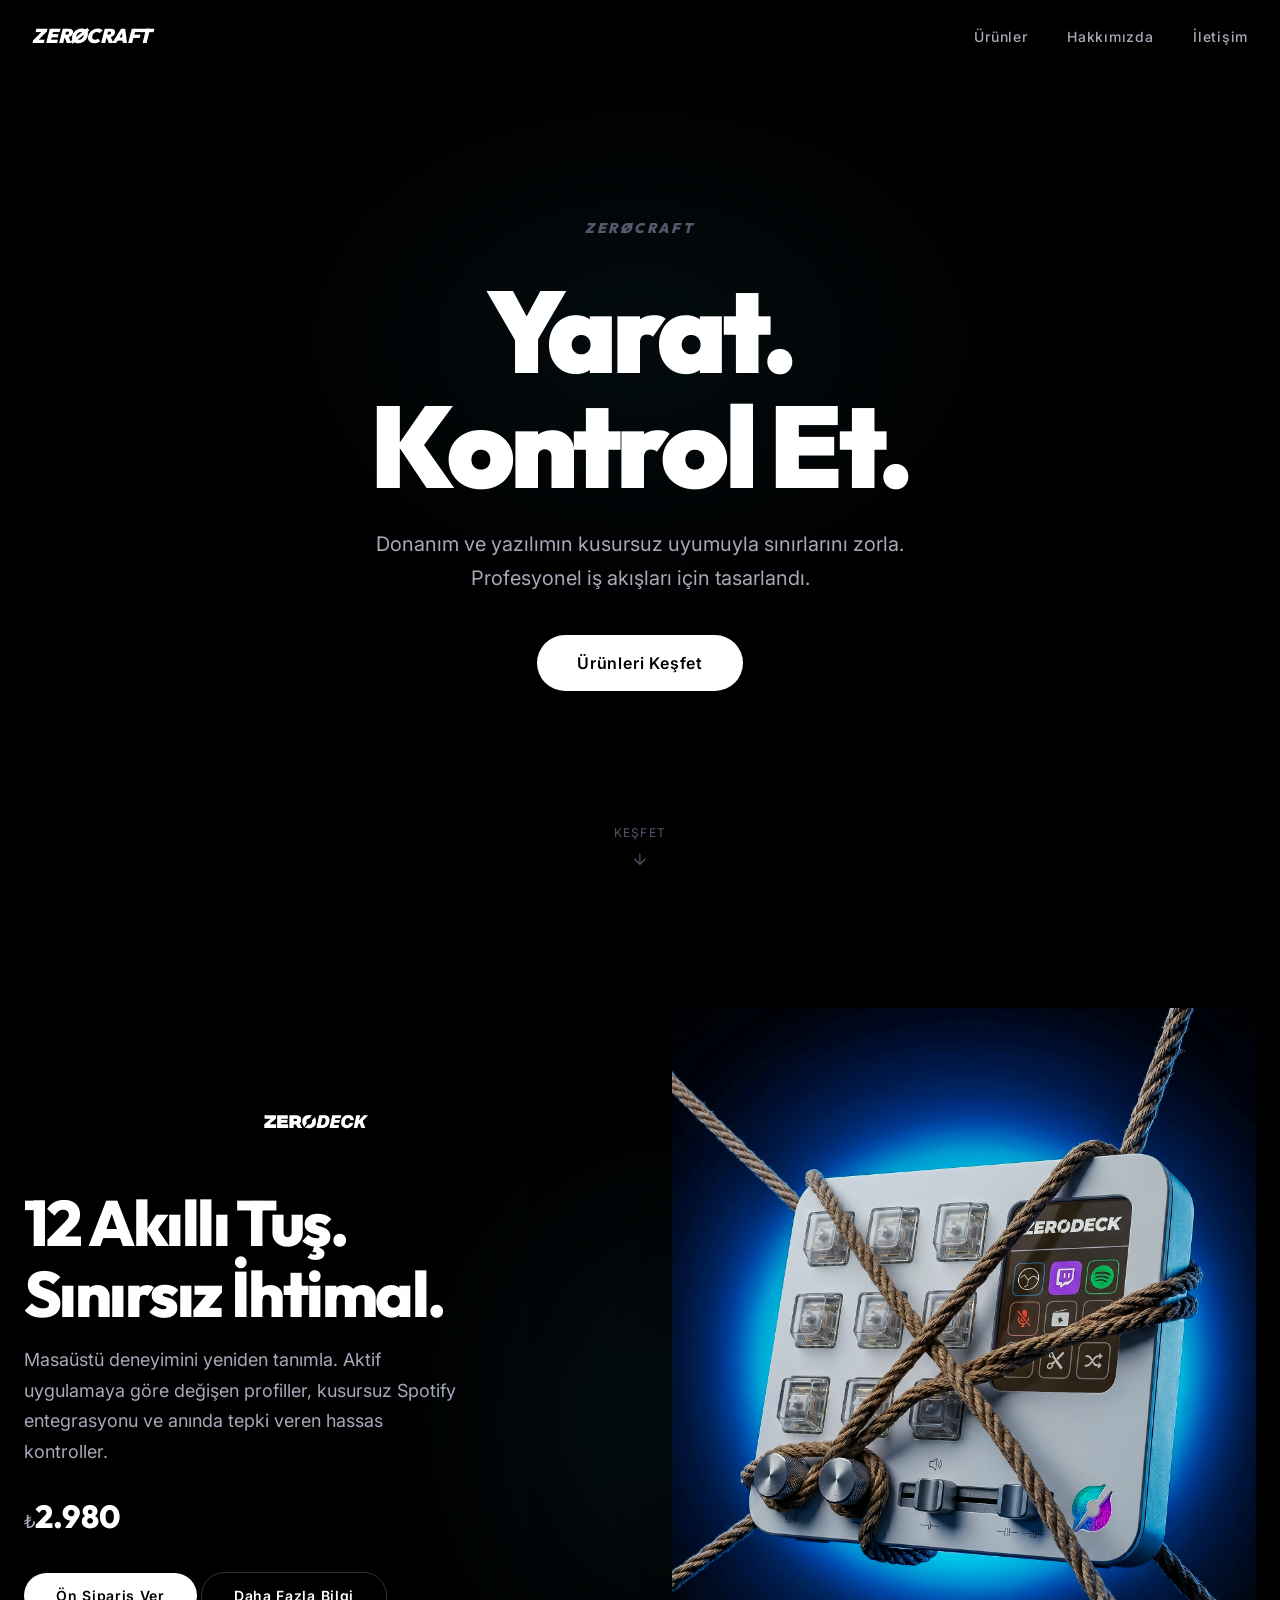
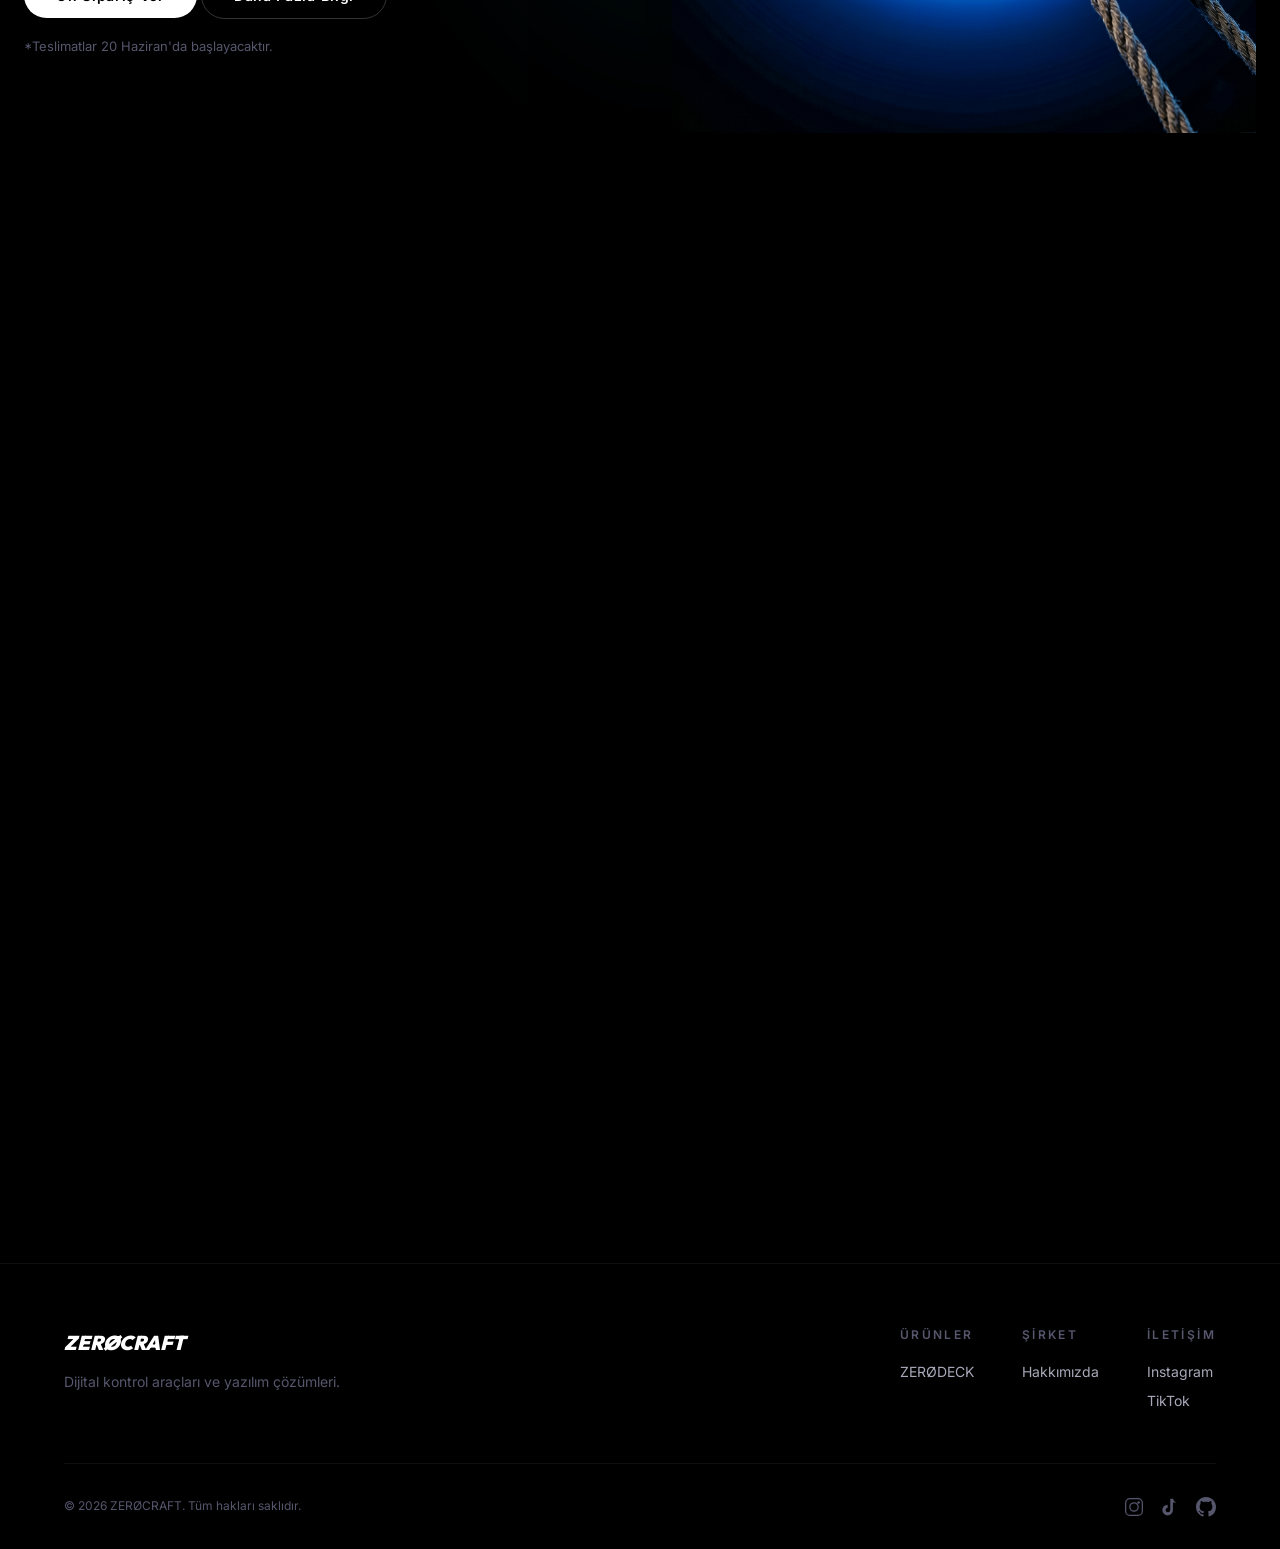
==== commit d4133d85: "Remove open source links" ====
--- a/index.html
+++ b/index.html
@@ -158,7 +158,6 @@
             <h4>İletişim</h4>
             <a href="https://instagram.com/sifirdanyapiyorum" target="_blank" rel="noopener">Instagram</a>
             <a href="https://tiktok.com/@sifirdanyapiyorum" target="_blank" rel="noopener">TikTok</a>
-            <a href="https://github.com/turkishpinkman/zerodeck" target="_blank" rel="noopener">Açık Kaynak Kodları</a>
           </div>
         </div>
       </div>
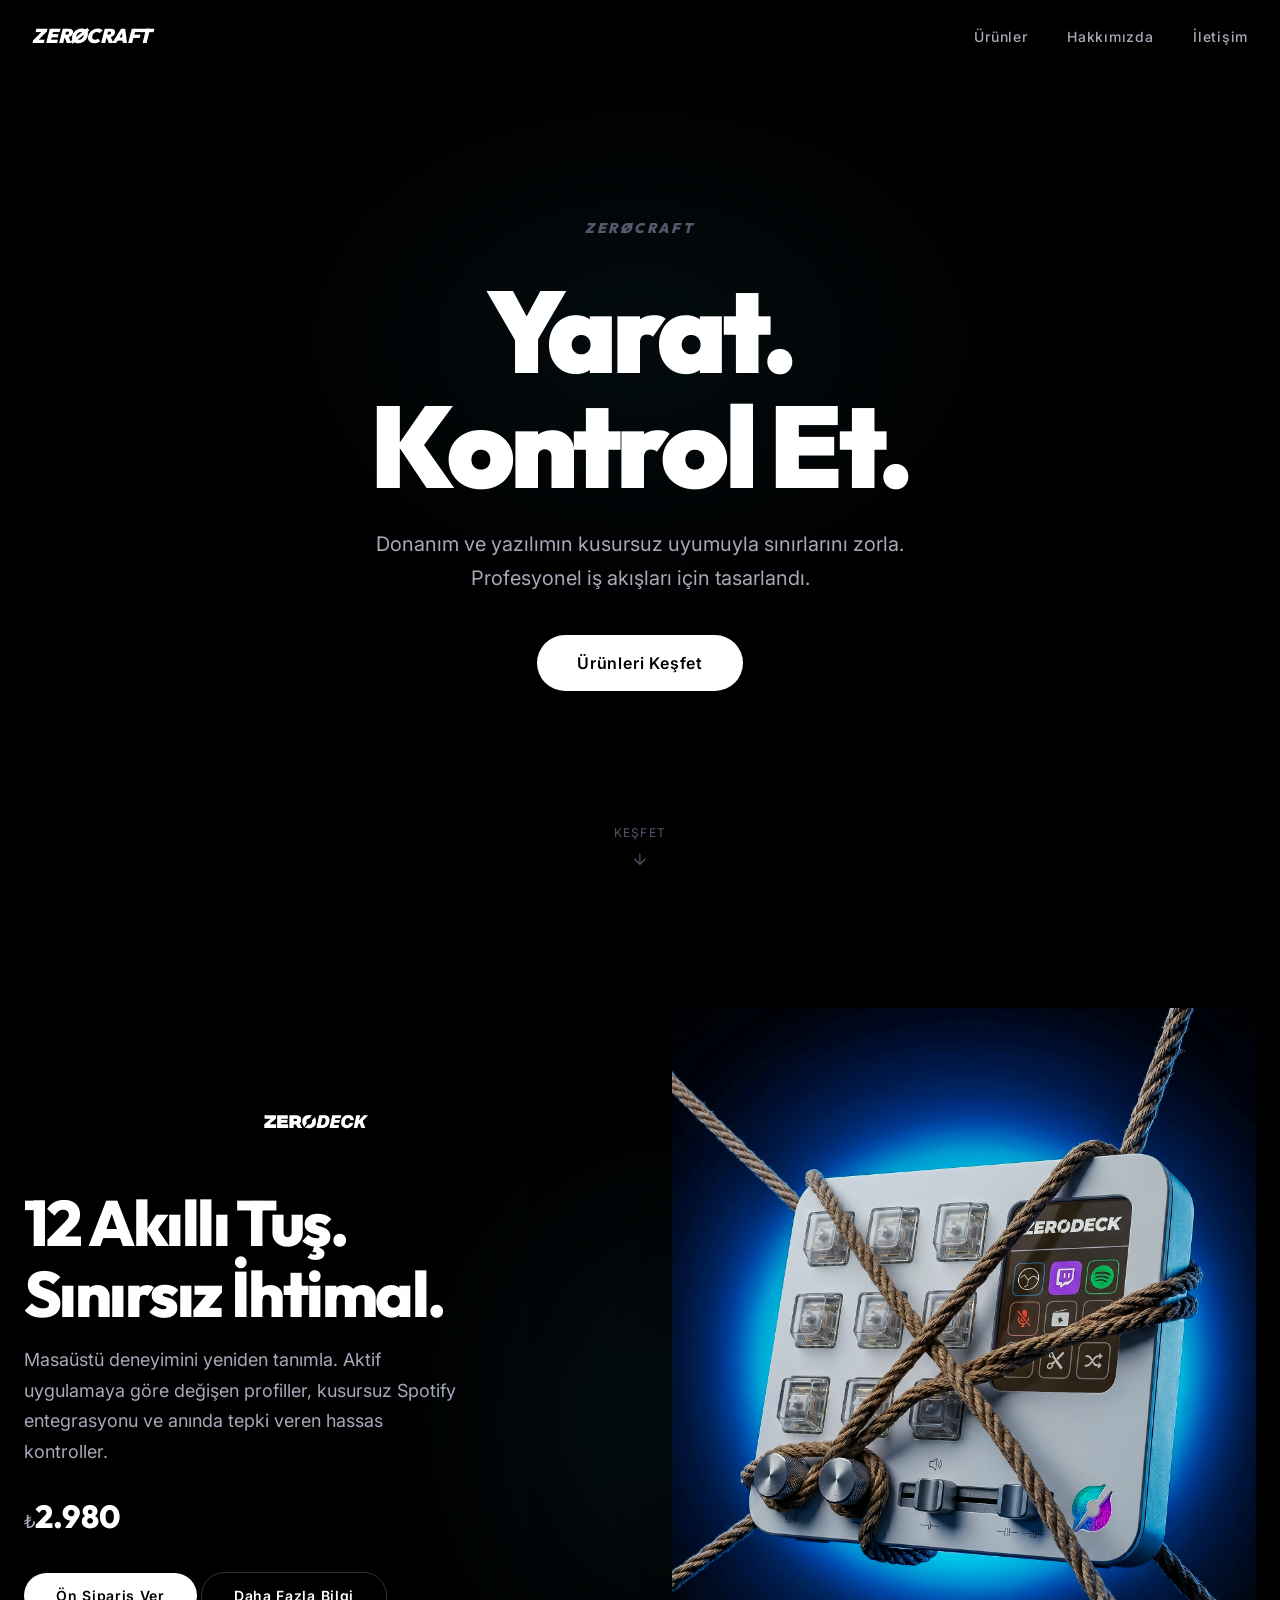
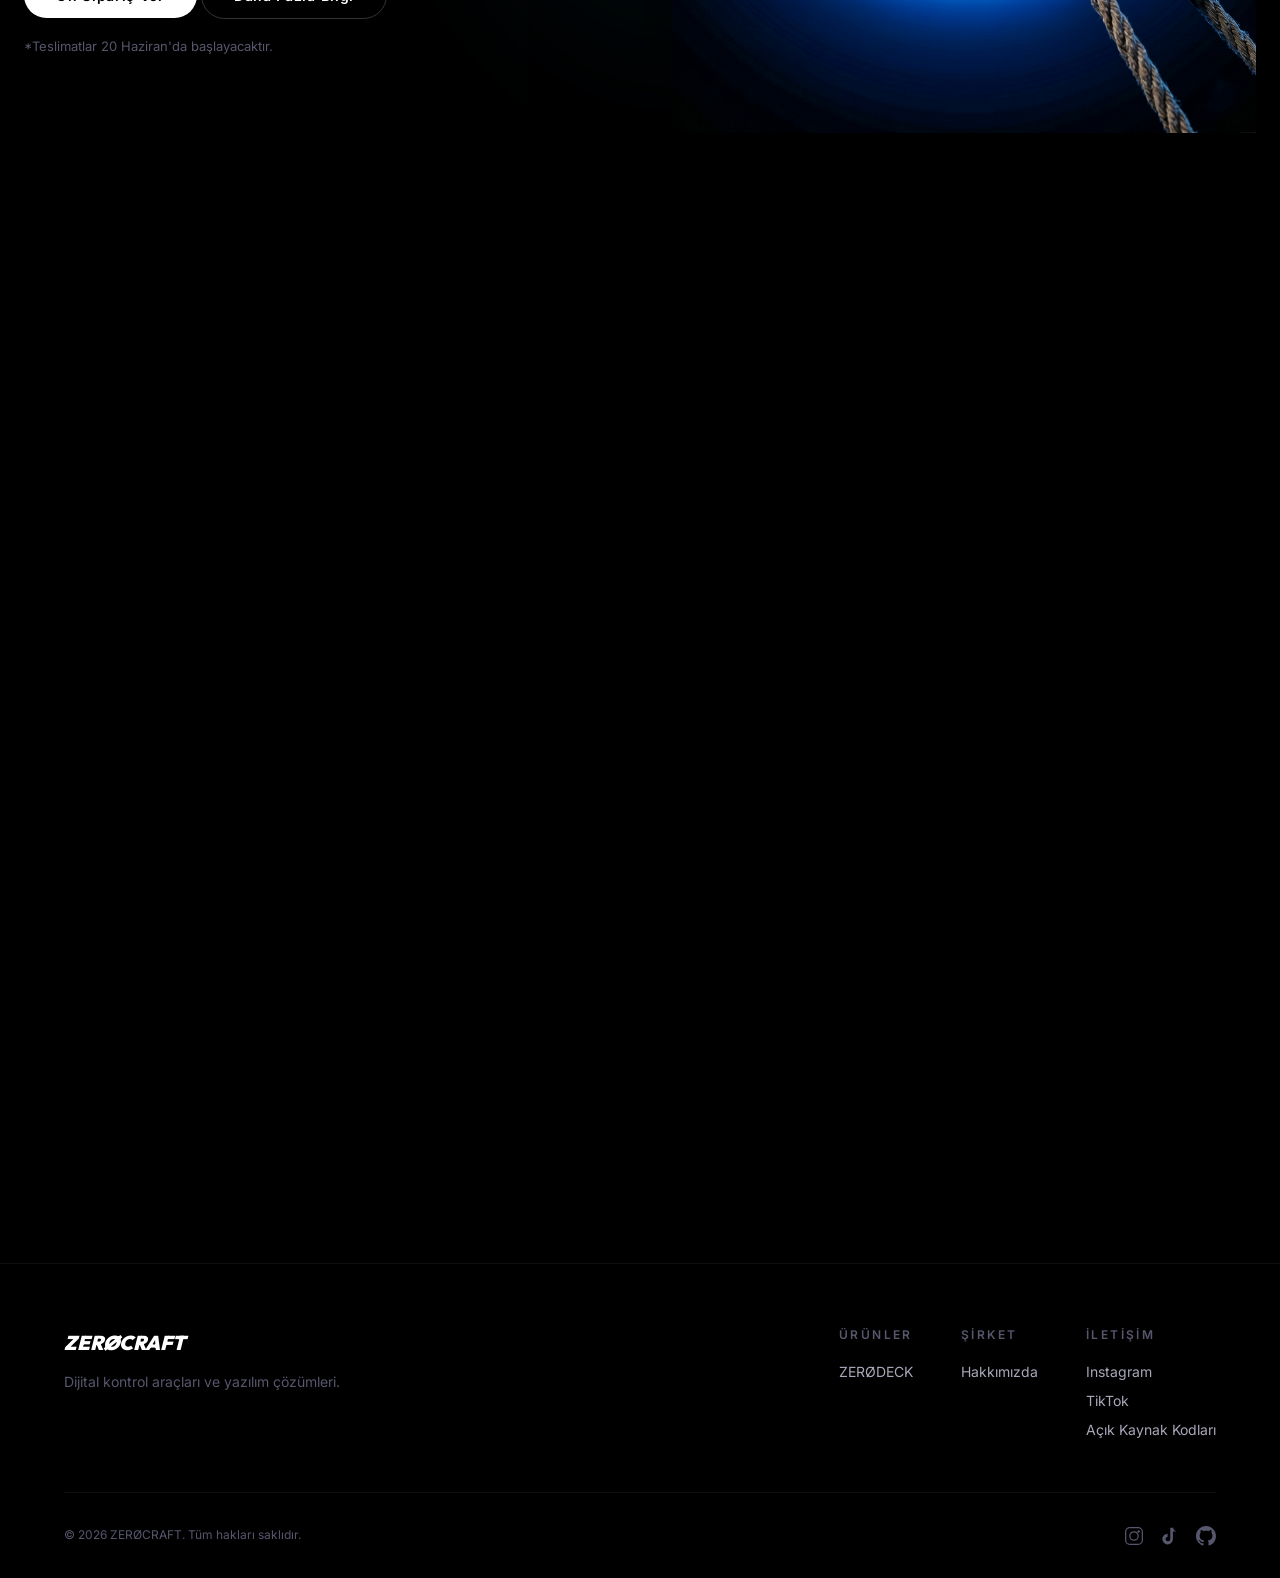
==== commit 55ffa779: "Revert "Remove open source links" This reverts commit d4133d85ef35ff77657eca6d2e09e23773725e81." ====
--- a/index.html
+++ b/index.html
@@ -158,6 +158,7 @@
             <h4>İletişim</h4>
             <a href="https://instagram.com/sifirdanyapiyorum" target="_blank" rel="noopener">Instagram</a>
             <a href="https://tiktok.com/@sifirdanyapiyorum" target="_blank" rel="noopener">TikTok</a>
+            <a href="https://github.com/turkishpinkman/zerodeck" target="_blank" rel="noopener">Açık Kaynak Kodları</a>
           </div>
         </div>
       </div>
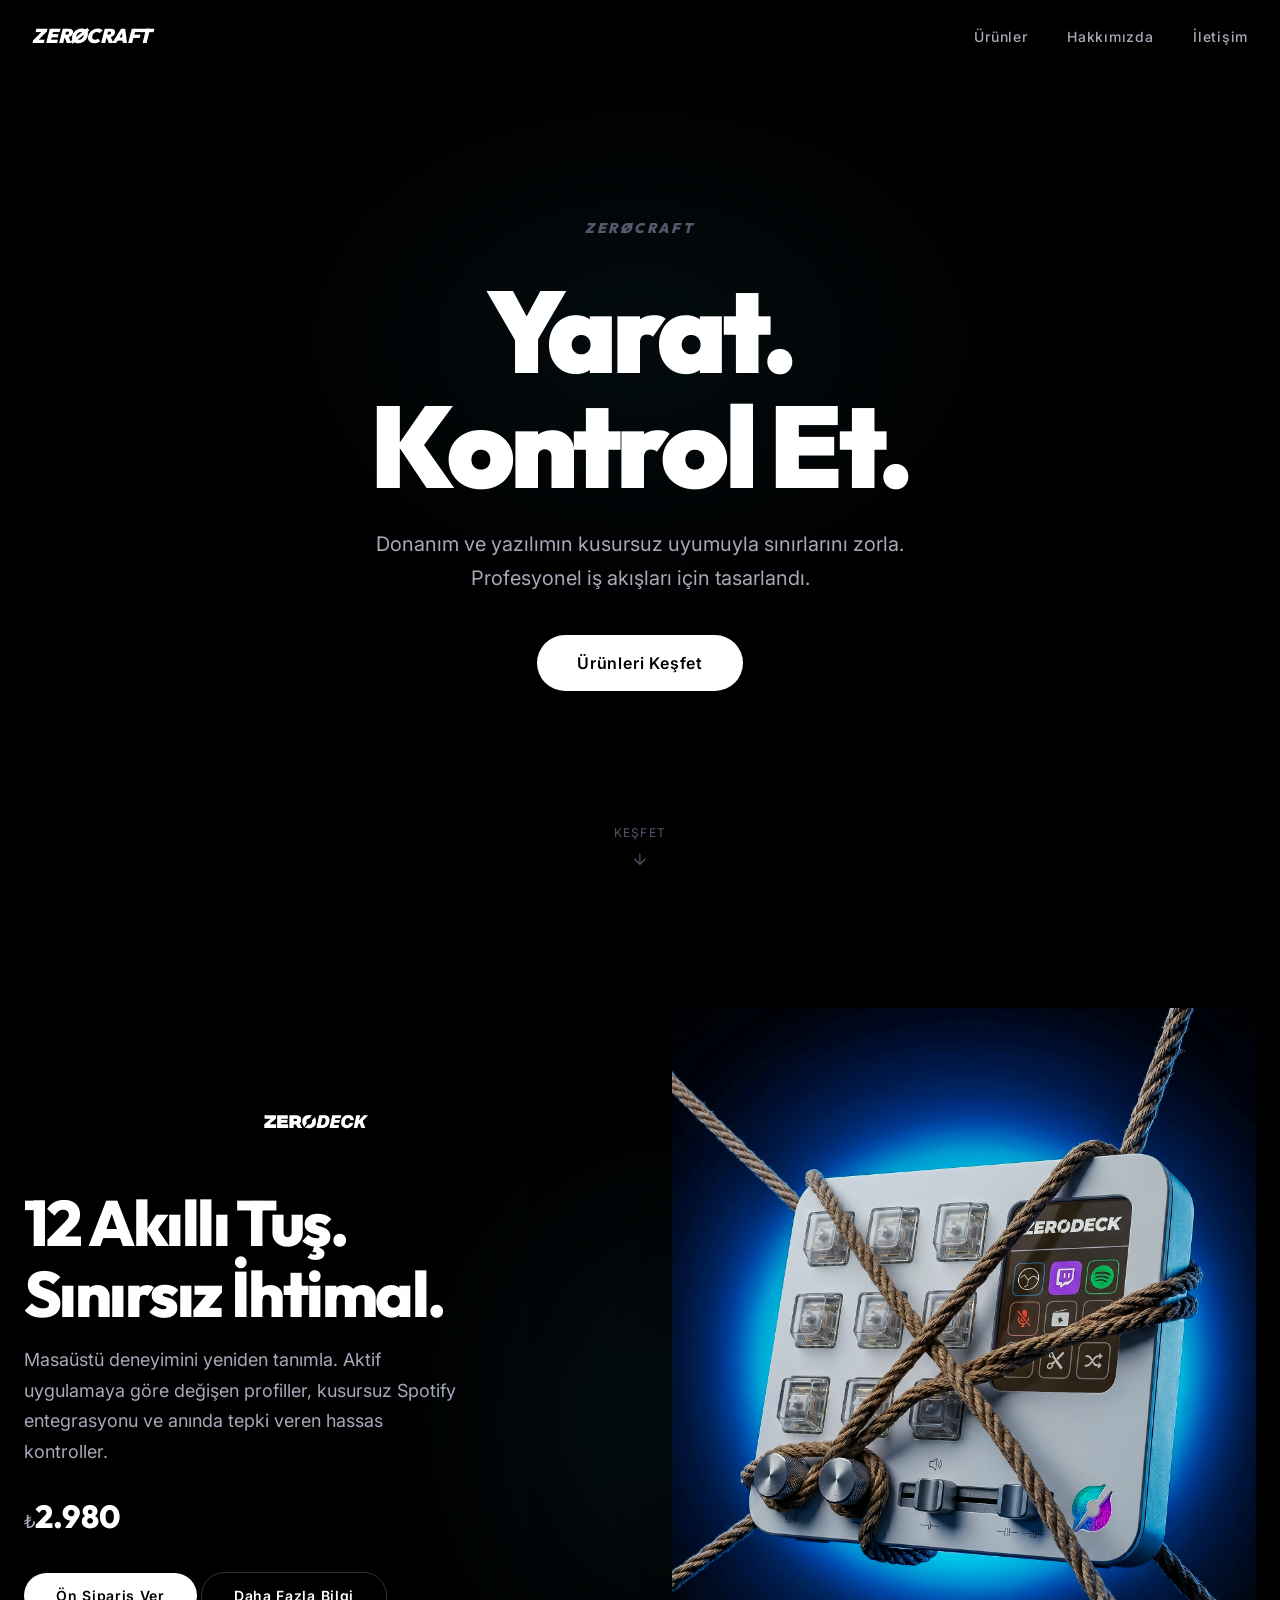
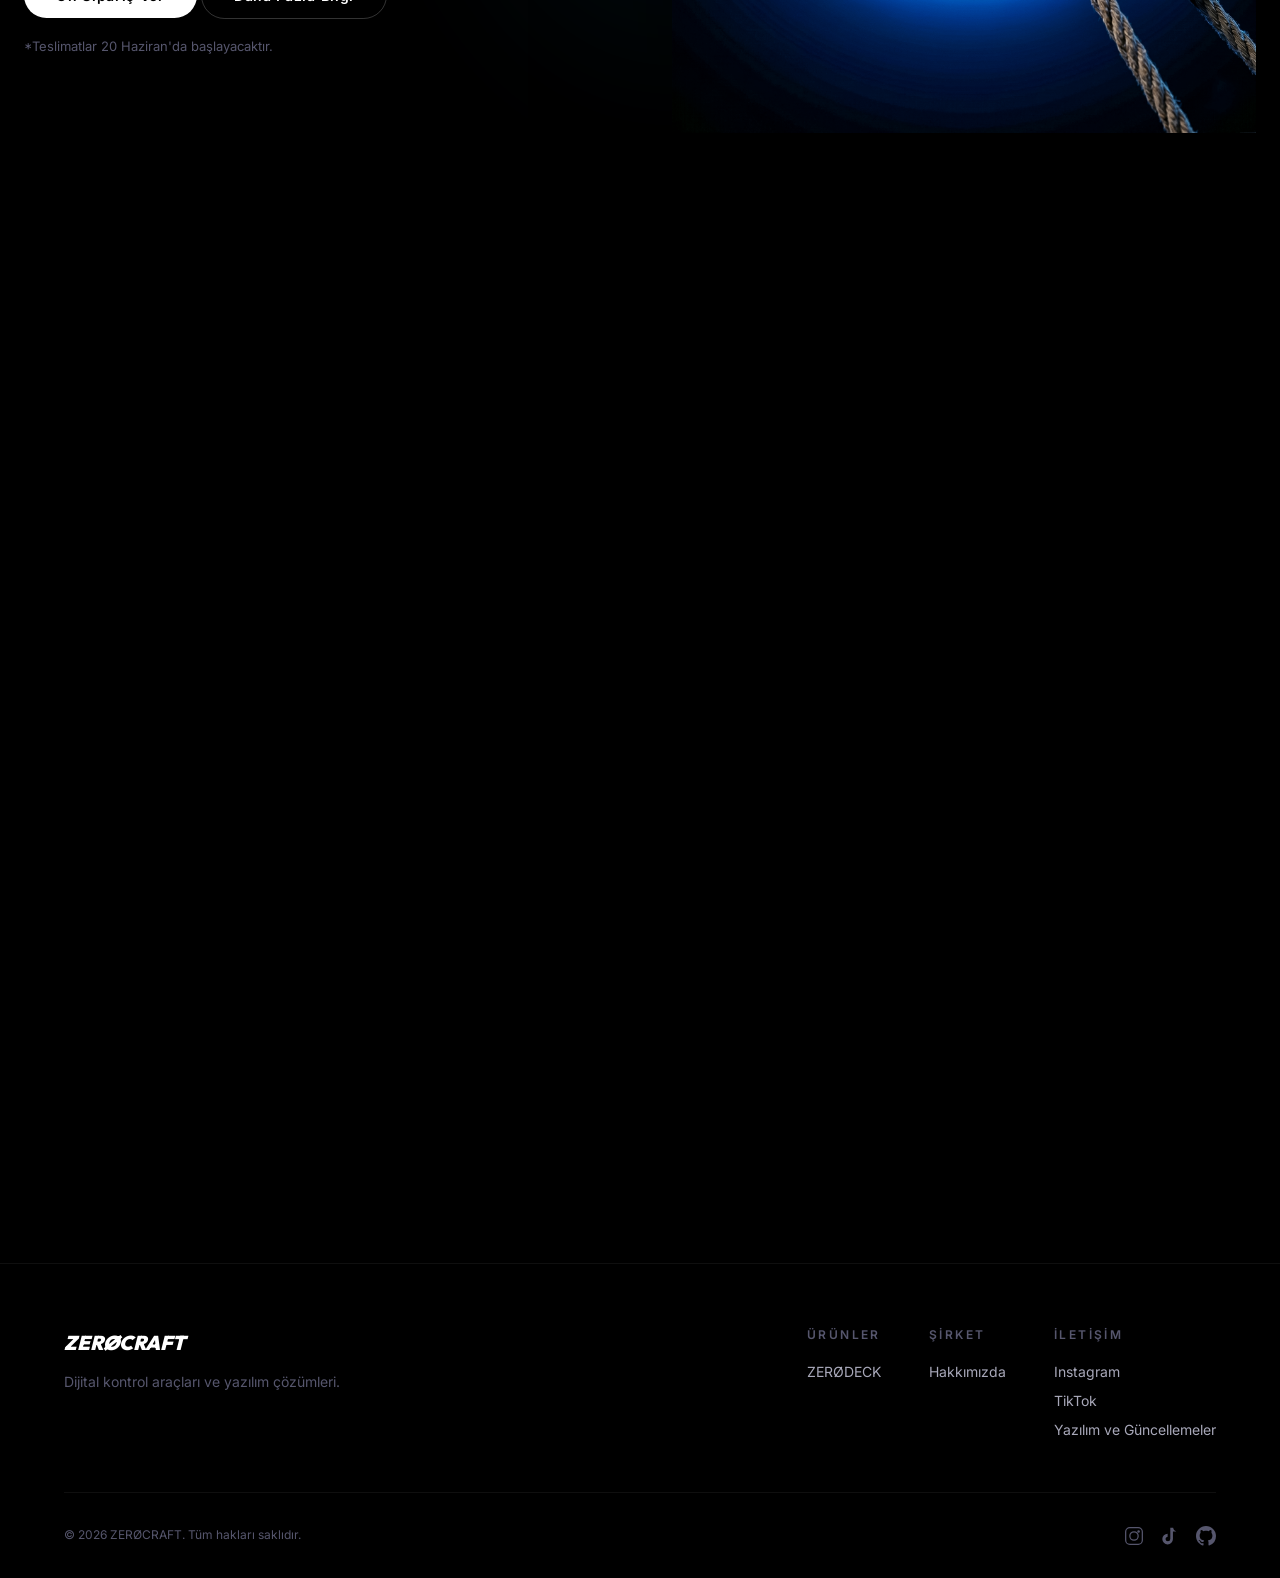
==== commit c492c072: "Update GitHub links to point to zerodeck-releases repository" ====
--- a/index.html
+++ b/index.html
@@ -158,7 +158,7 @@
             <h4>İletişim</h4>
             <a href="https://instagram.com/sifirdanyapiyorum" target="_blank" rel="noopener">Instagram</a>
             <a href="https://tiktok.com/@sifirdanyapiyorum" target="_blank" rel="noopener">TikTok</a>
-            <a href="https://github.com/turkishpinkman/zerodeck" target="_blank" rel="noopener">Açık Kaynak Kodları</a>
+            <a href="https://github.com/turkishpinkman/zerodeck-releases" target="_blank" rel="noopener">Yazılım ve Güncellemeler</a>
           </div>
         </div>
       </div>
@@ -177,7 +177,7 @@
               <path d="M19.59 6.69a4.83 4.83 0 0 1-3.77-4.25V2h-3.45v13.67a2.89 2.89 0 0 1-5.77 0 2.89 2.89 0 0 1 2.55-2.87v-3.48a6.37 6.37 0 1 0 6.37 6.37V6.69h3.07z"/>
             </svg>
           </a>
-          <a href="https://github.com/turkishpinkman/zerodeck" target="_blank" rel="noopener" aria-label="GitHub">
+          <a href="https://github.com/turkishpinkman/zerodeck-releases" target="_blank" rel="noopener" aria-label="GitHub">
             <svg width="20" height="20" viewBox="0 0 24 24" fill="currentColor" stroke="none">
               <path d="M12 0C5.37 0 0 5.37 0 12c0 5.31 3.435 9.795 8.205 11.385.6.105.825-.255.825-.57 0-.285-.015-1.23-.015-2.235-3.015.555-3.795-.735-4.035-1.41-.135-.345-.72-1.41-1.23-1.695-.42-.225-1.02-.78-.015-.795.945-.015 1.62.87 1.845 1.23 1.08 1.815 2.805 1.305 3.495.99.105-.78.42-1.305.765-1.605-2.67-.3-5.46-1.335-5.46-5.925 0-1.305.465-2.385 1.23-3.225-.12-.3-.54-1.53.12-3.18 0 0 1.005-.315 3.3 1.23.96-.27 1.98-.405 3-.405s2.04.135 3 .405c2.295-1.56 3.3-1.23 3.3-1.23.66 1.65.24 2.88.12 3.18.765.84 1.23 1.905 1.23 3.225 0 4.605-2.805 5.625-5.475 5.925.435.375.81 1.095.81 2.22 0 1.605-.015 2.895-.015 3.3 0 .315.225.69.825.57A12.02 12.02 0 0024 12c0-6.63-5.37-12-12-12z"/>
             </svg>
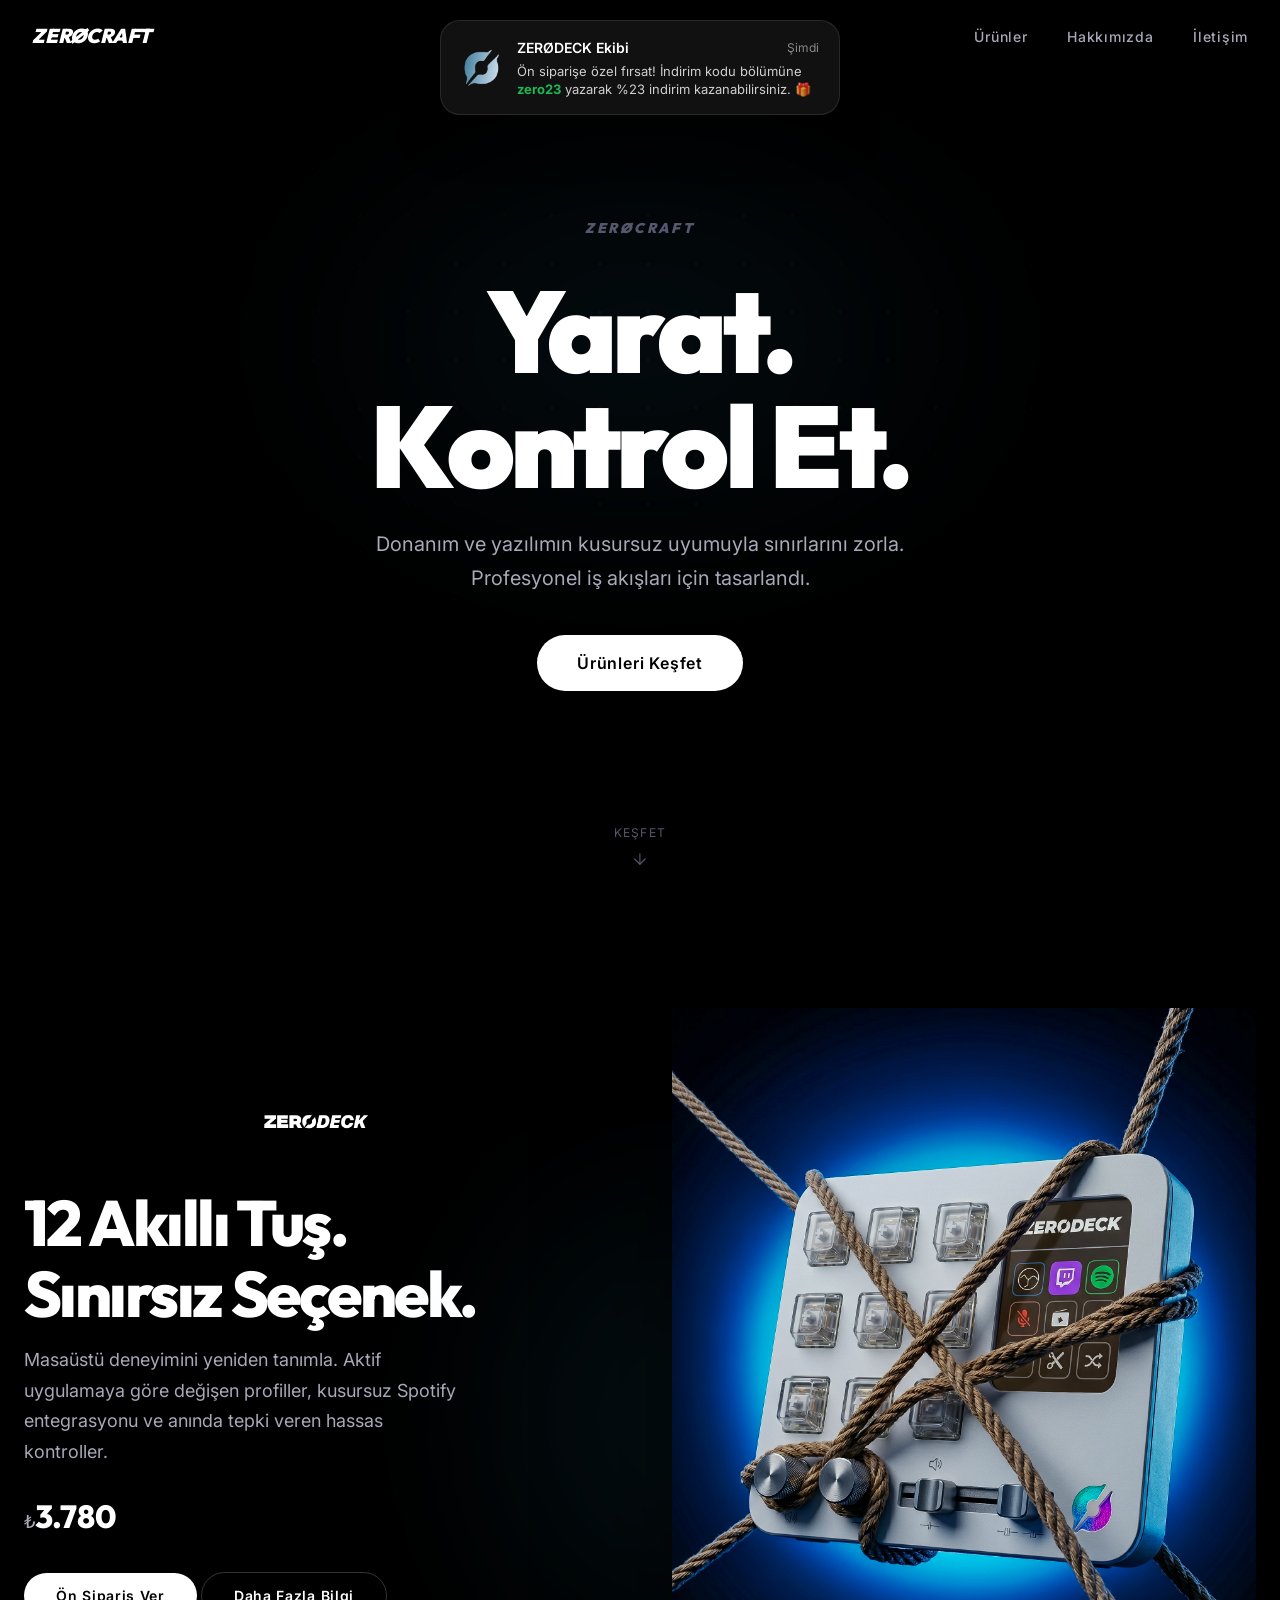
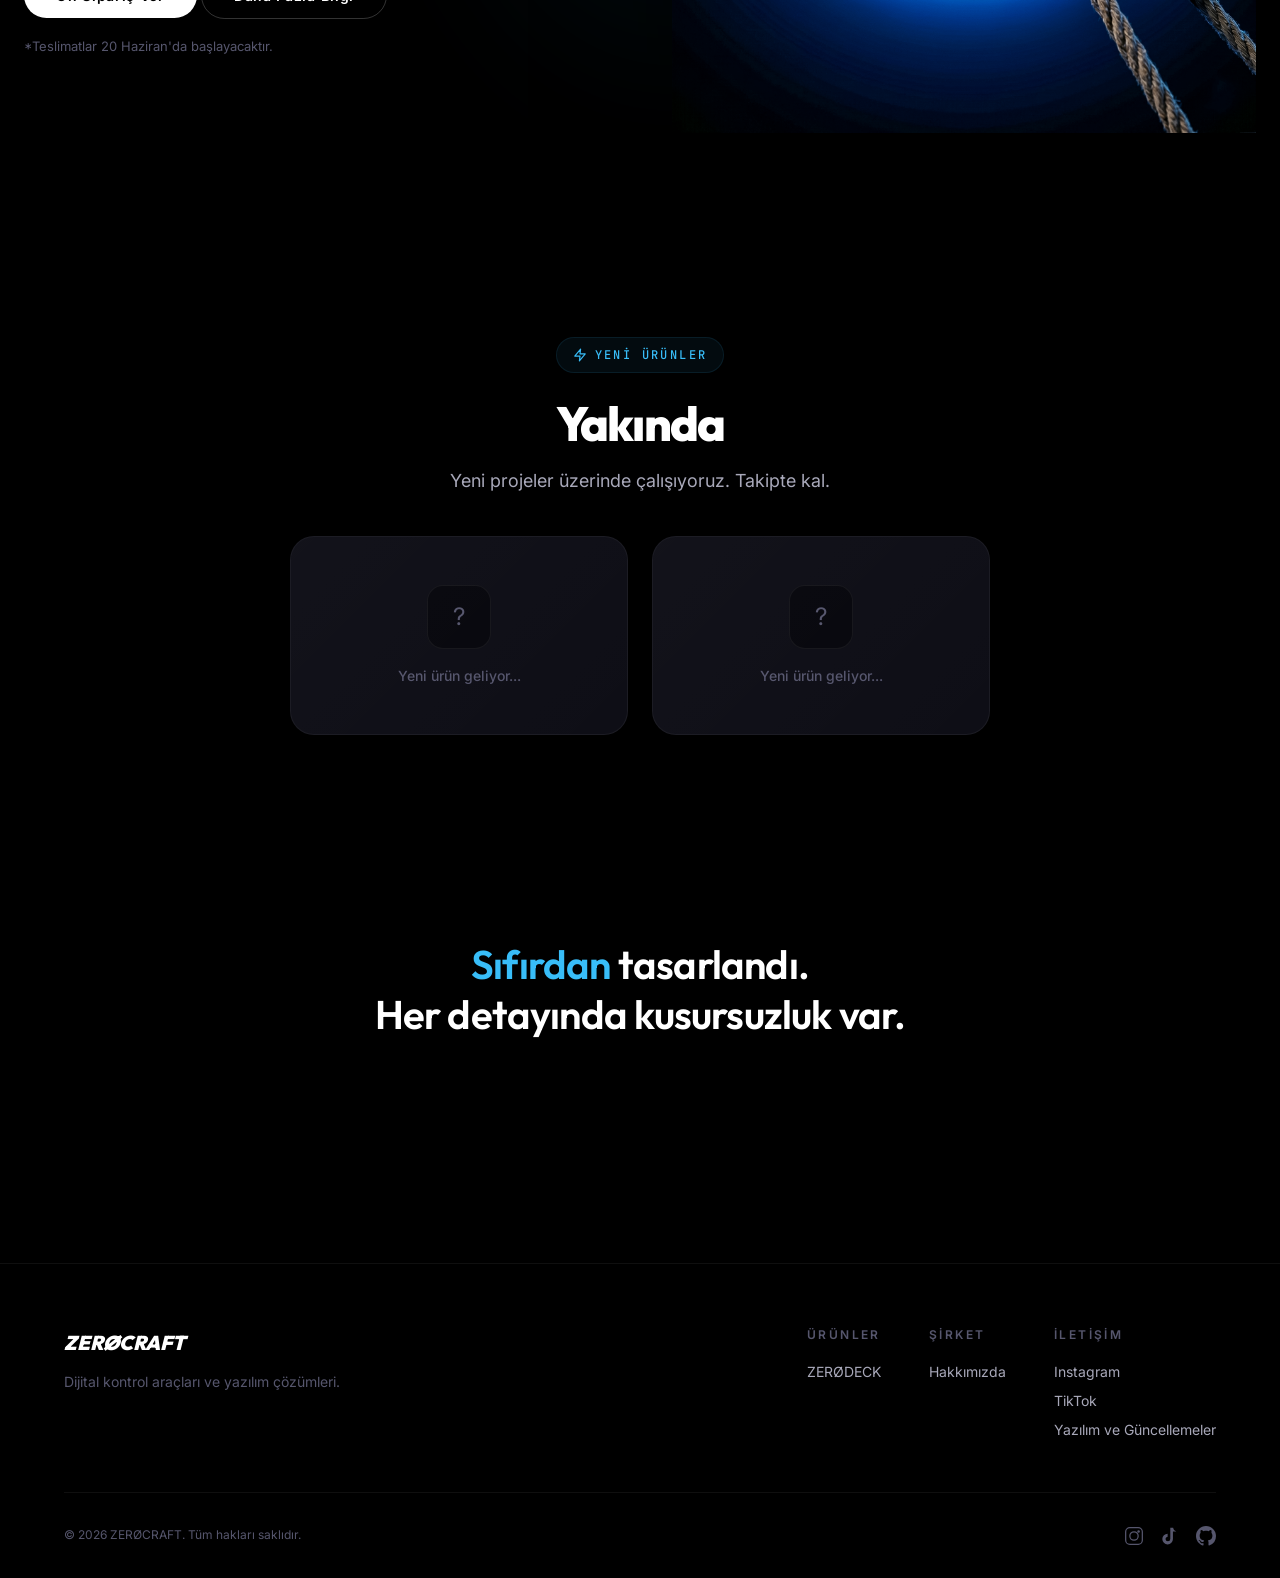
==== commit 3e638aa7: "Update text, price, and add notification promo code" ====
--- a/index.html
+++ b/index.html
@@ -80,12 +80,12 @@
     <div class="showcase-inner">
       <div class="showcase-content">
         <img src="assets/logos/zerodeck-logo.png" alt="ZERØDECK" class="showcase-logo reveal" id="showcase-zerodeck-logo">
-        <h2 class="showcase-hook reveal delay-1">12 Akıllı Tuş.<br>Sınırsız İhtimal.</h2>
+        <h2 class="showcase-hook reveal delay-1">12 Akıllı Tuş.<br>Sınırsız Seçenek.</h2>
         <p class="showcase-desc reveal delay-2">
           Masaüstü deneyimini yeniden tanımla. Aktif uygulamaya göre değişen profiller, kusursuz Spotify entegrasyonu ve anında tepki veren hassas kontroller.
         </p>
         <div class="showcase-price reveal delay-3">
-          <span class="currency">₺</span>2.980
+          <span class="currency">₺</span>3.780
         </div>
         <div class="showcase-cta reveal delay-4">
           <a href="zerodeck.html#satin-al" class="btn btn-primary">Ön Sipariş Ver</a>
@@ -189,5 +189,33 @@
 
   <script src="js/main.js"></script>
   <script src="js/animations.js"></script>
+
+  <!-- Notification Popup -->
+  <div id="promo-notification" style="position: fixed; top: -150px; left: 50%; transform: translateX(-50%); background: rgba(20,20,20,0.85); backdrop-filter: blur(16px); -webkit-backdrop-filter: blur(16px); border: 1px solid rgba(255,255,255,0.1); border-radius: 20px; padding: 16px 20px; display: flex; align-items: center; gap: 16px; box-shadow: 0 20px 40px rgba(0,0,0,0.5); z-index: 9999; transition: top 0.6s cubic-bezier(0.175, 0.885, 0.32, 1.275); width: 90%; max-width: 400px; cursor: pointer;" onclick="window.location.href='zerodeck.html#satin-al'">
+    <img src="assets/logos/zerodeck-icon.png" alt="ZERODECK" style="width: 40px; height: 40px; border-radius: 10px;">
+    <div style="flex: 1;">
+      <div style="display: flex; justify-content: space-between; align-items: center; margin-bottom: 4px;">
+        <strong style="font-size: 14px; font-weight: 600; color: #fff;">ZERØDECK Ekibi</strong>
+        <span style="font-size: 12px; color: rgba(255,255,255,0.5);">Şimdi</span>
+      </div>
+      <p style="font-size: 13px; color: rgba(255,255,255,0.8); margin: 0; line-height: 1.4;">Ön siparişe özel fırsat! İndirim kodu bölümüne <strong style="color:#1DB954;">zero23</strong> yazarak %23 indirim kazanabilirsiniz. 🎁</p>
+    </div>
+  </div>
+
+  <script>
+    document.addEventListener('DOMContentLoaded', () => {
+      setTimeout(() => {
+        const notif = document.getElementById('promo-notification');
+        if(notif) {
+          notif.style.top = '20px';
+          // Tıklamada gizlemesi için
+          notif.addEventListener('click', () => { notif.style.top = '-150px'; });
+          setTimeout(() => {
+            notif.style.top = '-150px';
+          }, 6000); // 6 saniye sonra gizle
+        }
+      }, 1500); // 1.5 saniye sonra göster
+    });
+  </script>
 </body>
 </html>
--- a/css/pages.css
+++ b/css/pages.css
@@ -758,7 +758,18 @@
 }
 
 .btn-instagram:hover {
-  opacity: 0.9;
-  transform: translateY(-1px);
-  box-shadow: 0 8px 30px rgba(131, 58, 180, 0.3);
-}
+  transform: translateY(-2px);
+  box-shadow: 0 4px 15px rgba(225, 48, 108, 0.4);
+}
+
+.btn-tiktok {
+  background: #000000;
+  color: #fff;
+  border: 1px solid #333;
+}
+.btn-tiktok:hover {
+  transform: translateY(-2px);
+  background: #111111;
+  box-shadow: 0 4px 15px rgba(255, 255, 255, 0.1);
+  border-color: #69C9D0;
+}
